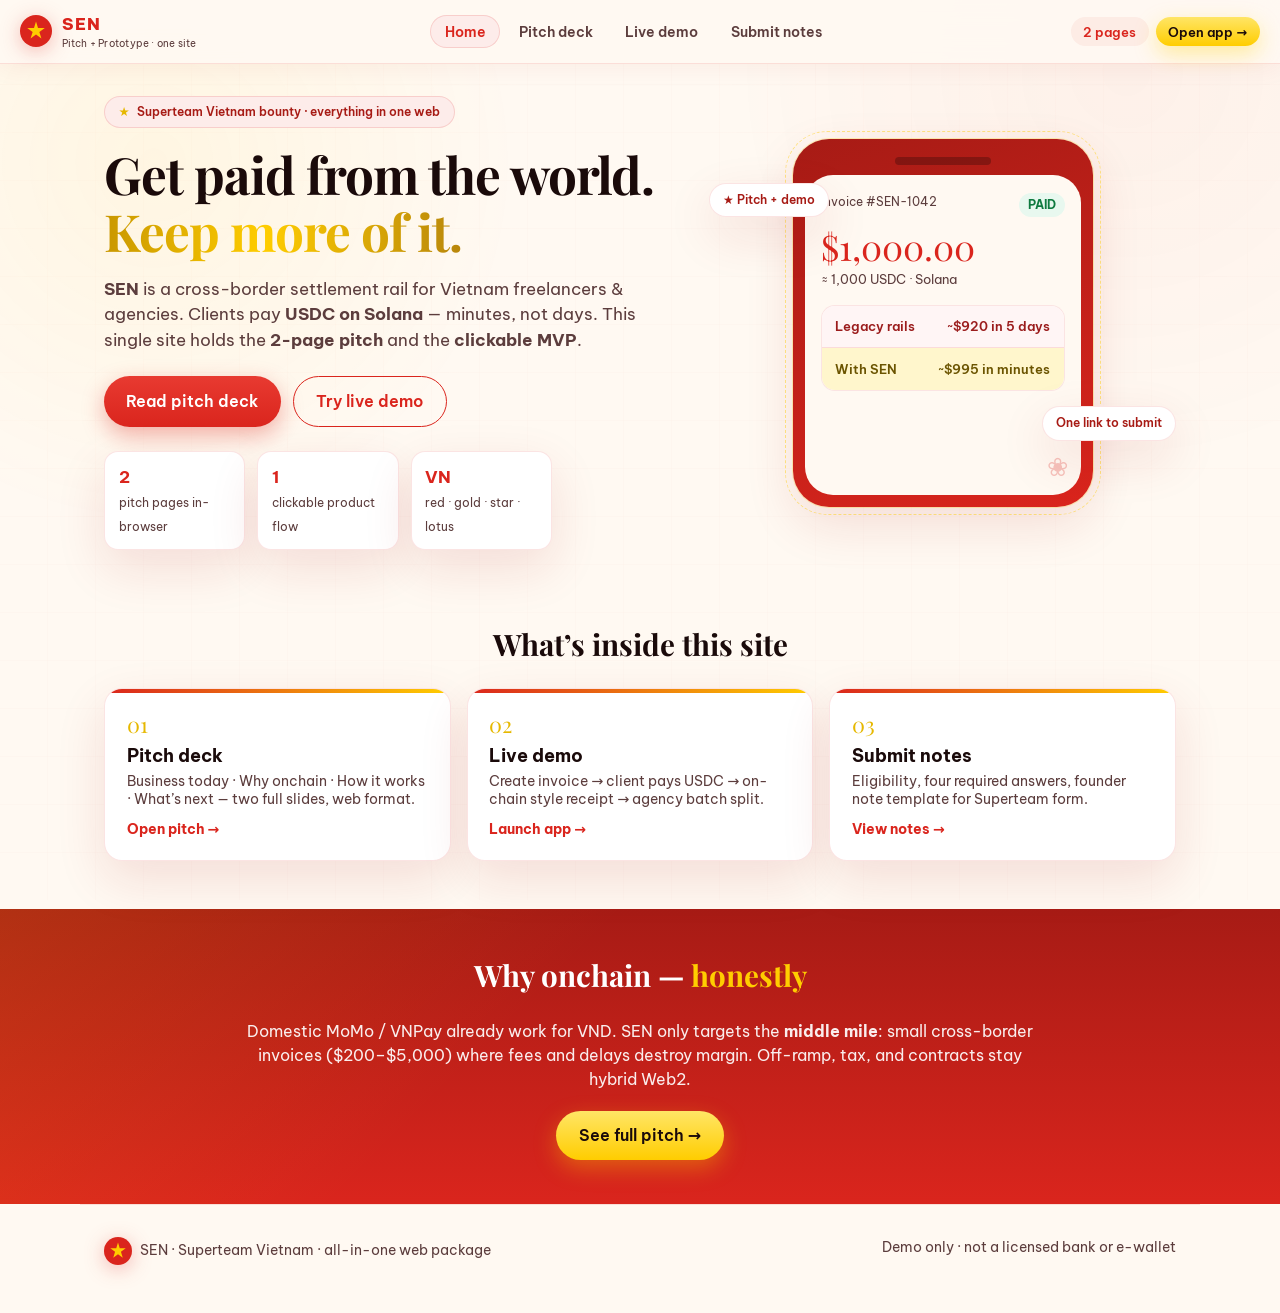
==== index.html @ be977cbf "Unify pitch, demo, and submit notes into one web SPA Single index.html with Home, Pitch deck (2 slid" ====
<!DOCTYPE html>
<html lang="en">
<head>
  <meta charset="UTF-8" />
  <meta name="viewport" content="width=device-width, initial-scale=1" />
  <title>SEN — One web · Pitch + Prototype · Superteam VN</title>
  <meta name="description" content="SEN: cross-border USDC payout for Vietnam freelancers. Pitch deck and clickable MVP in one site." />
  <link rel="preconnect" href="https://fonts.googleapis.com" />
  <link rel="preconnect" href="https://fonts.gstatic.com" crossorigin />
  <link href="https://fonts.googleapis.com/css2?family=Be+Vietnam+Pro:wght@400;500;600;700;800&family=Playfair+Display:wght@600;700&display=swap" rel="stylesheet" />
  <link rel="stylesheet" href="styles.css" />
</head>
<body>
  <div class="bg-pattern" aria-hidden="true"></div>

  <!-- ========== GLOBAL SHELL ========== -->
  <header class="global-nav">
    <div class="brand" data-go="home">
      <span class="brand-mark" aria-hidden="true">
        <svg viewBox="0 0 40 40" width="32" height="32">
          <circle cx="20" cy="20" r="20" fill="#DA251D"/>
          <polygon points="20,8 22.5,16.2 31,16.2 24.2,21.2 26.8,29.5 20,24.5 13.2,29.5 15.8,21.2 9,16.2 17.5,16.2" fill="#FFCD00"/>
        </svg>
      </span>
      <div>
        <div class="brand-name">SEN</div>
        <div class="brand-tagline">Pitch + Prototype · one site</div>
      </div>
    </div>

    <nav class="global-tabs" role="tablist">
      <button type="button" class="tab active" data-go="home" role="tab">Home</button>
      <button type="button" class="tab" data-go="pitch" role="tab">Pitch deck</button>
      <button type="button" class="tab" data-go="demo" role="tab">Live demo</button>
      <button type="button" class="tab" data-go="submit" role="tab">Submit notes</button>
    </nav>

    <div class="global-actions">
      <button type="button" class="btn btn-ghost btn-sm" data-go="pitch">2 pages</button>
      <button type="button" class="btn btn-gold btn-sm" data-go="demo">Open app →</button>
    </div>
  </header>

  <!-- ========== HOME ========== -->
  <section id="view-home" class="view active" data-view="home">
    <main class="hero">
      <div class="hero-copy">
        <div class="pill">
          <span class="pill-star">★</span>
          Superteam Vietnam bounty · everything in one web
        </div>
        <h1>
          Get paid from the world.<br />
          <span class="gold-text">Keep more of it.</span>
        </h1>
        <p class="lede">
          <strong>SEN</strong> is a cross-border settlement rail for Vietnam freelancers &amp; agencies.
          Clients pay <strong>USDC on Solana</strong> — minutes, not days.
          This single site holds the <strong>2-page pitch</strong> and the <strong>clickable MVP</strong>.
        </p>
        <div class="hero-cta">
          <button type="button" class="btn btn-red btn-lg" data-go="pitch">Read pitch deck</button>
          <button type="button" class="btn btn-outline btn-lg" data-go="demo">Try live demo</button>
        </div>
        <div class="trust-row">
          <div><strong>2</strong><span>pitch pages in-browser</span></div>
          <div><strong>1</strong><span>clickable product flow</span></div>
          <div><strong>VN</strong><span>red · gold · star · lotus</span></div>
        </div>
      </div>

      <div class="hero-visual">
        <div class="phone-frame">
          <div class="phone-notch"></div>
          <div class="phone-screen">
            <div class="mini-header">
              <span>Invoice #SEN-1042</span>
              <span class="badge badge-paid">PAID</span>
            </div>
            <div class="mini-amount">$1,000.00</div>
            <div class="mini-sub">≈ 1,000 USDC · Solana</div>
            <div class="compare-card">
              <div class="cmp-row bad"><span>Legacy rails</span><span>~$920 in 5 days</span></div>
              <div class="cmp-row good"><span>With SEN</span><span>~$995 in minutes</span></div>
            </div>
            <div class="lotus-deco" aria-hidden="true">❀</div>
          </div>
        </div>
        <div class="float-chip chip-1">★ Pitch + demo</div>
        <div class="float-chip chip-2">One link to submit</div>
      </div>
    </main>

    <section class="section map-section">
      <h2 class="section-title">What’s inside this site</h2>
      <div class="map-grid">
        <button type="button" class="map-card" data-go="pitch">
          <span class="map-num">01</span>
          <h3>Pitch deck</h3>
          <p>Business today · Why onchain · How it works · What’s next — two full slides, web format.</p>
          <span class="map-link">Open pitch →</span>
        </button>
        <button type="button" class="map-card" data-go="demo">
          <span class="map-num">02</span>
          <h3>Live demo</h3>
          <p>Create invoice → client pays USDC → on-chain style receipt → agency batch split.</p>
          <span class="map-link">Launch app →</span>
        </button>
        <button type="button" class="map-card" data-go="submit">
          <span class="map-num">03</span>
          <h3>Submit notes</h3>
          <p>Eligibility, four required answers, founder note template for Superteam form.</p>
          <span class="map-link">View notes →</span>
        </button>
      </div>
    </section>

    <section class="section section-red">
      <h2 class="section-title light">Why onchain — <em>honestly</em></h2>
      <p class="honest wide">
        Domestic MoMo / VNPay already work for VND. SEN only targets the
        <strong>middle mile</strong>: small cross-border invoices ($200–$5,000) where fees and delays destroy margin.
        Off-ramp, tax, and contracts stay hybrid Web2.
      </p>
      <div class="hero-cta center">
        <button type="button" class="btn btn-gold btn-lg" data-go="pitch">See full pitch →</button>
      </div>
    </section>

    <footer class="site-footer">
      <div class="brand compact">
        <span class="brand-mark small">
          <svg viewBox="0 0 40 40" width="28" height="28">
            <circle cx="20" cy="20" r="20" fill="#DA251D"/>
            <polygon points="20,8 22.5,16.2 31,16.2 24.2,21.2 26.8,29.5 20,24.5 13.2,29.5 15.8,21.2 9,16.2 17.5,16.2" fill="#FFCD00"/>
          </svg>
        </span>
        <span>SEN · Superteam Vietnam · all-in-one web package</span>
      </div>
      <p>Demo only · not a licensed bank or e-wallet</p>
    </footer>
  </section>

  <!-- ========== PITCH DECK (2 pages as web slides) ========== -->
  <section id="view-pitch" class="view" data-view="pitch">
    <div class="pitch-shell">
      <div class="pitch-toolbar">
        <div class="pitch-title">
          <span class="eyebrow">Pitch deck · 2 pages</span>
          <strong>SEN for Superteam VN</strong>
        </div>
        <div class="pitch-controls">
          <button type="button" class="btn btn-ghost btn-sm" id="pitch-prev">← Prev</button>
          <span class="pitch-indicator" id="pitch-indicator">1 / 2</span>
          <button type="button" class="btn btn-ghost btn-sm" id="pitch-next">Next →</button>
          <button type="button" class="btn btn-gold btn-sm" data-go="demo">Try demo</button>
        </div>
      </div>

      <div class="pitch-stage">
        <!-- SLIDE 1 -->
        <article class="pitch-slide active" data-slide="1">
          <div class="ps-rail" aria-hidden="true"></div>
          <header class="ps-top">
            <span class="ps-star">★</span>
            <span class="ps-brand">SEN</span>
            <span class="ps-meta">Superteam VN · Solana · Freelancer / agency cross-border payout</span>
          </header>
          <h2 class="ps-headline">Get paid from the world. Keep more of it.</h2>
          <p class="ps-sub">Onchain settlement rail for Vietnam freelancers &amp; agencies — not a domestic MoMo clone.</p>

          <div class="ps-grid-2">
            <div class="ps-card">
              <h3>01 · The business today</h3>
              <p><strong>Who:</strong> VN freelancers &amp; small agencies paid by US / EU / SG / AU clients.</p>
              <p><strong>Flow:</strong> Client → Upwork / Payoneer / Wise / bank → fee + FX + hold → VND.</p>
              <p><strong>Pain:</strong> On ~$1,000 invoices, stacked fees often leave ~$920–950 after days. Worst band: <strong>$200–$5,000</strong>.</p>
            </div>
            <div class="ps-card ps-card-red">
              <h3>02 · Why onchain</h3>
              <p>Domestic VND rails already work. The broken middle mile is <strong>small cross-border settlement</strong>.</p>
              <ul>
                <li>USDC on Solana: minutes, cents-level fees</li>
                <li>Global client pay without correspondent stack</li>
                <li>On-chain tx = immutable receipt</li>
                <li><em>Limit:</em> VND off-ramp, tax, contracts stay Web2</li>
              </ul>
            </div>
          </div>

          <div class="ps-metrics">
            <div><span>Legacy on $1k</span><strong>~$50–80 fees · 2–7 days</strong></div>
            <div><span>SEN target</span><strong>&lt;1% settle leg · minutes</strong></div>
            <div><span>Asset</span><strong>USDC (no new token)</strong></div>
            <div><span>Scope</span><strong>Services export, not P2P</strong></div>
          </div>
          <footer class="ps-foot">Page 1 / 2 · ★ Vietnam-first · English &amp; Vietnamese welcome</footer>
        </article>

        <!-- SLIDE 2 -->
        <article class="pitch-slide" data-slide="2">
          <div class="ps-rail" aria-hidden="true"></div>
          <header class="ps-top">
            <span class="ps-star">★</span>
            <span class="ps-brand">SEN</span>
            <span class="ps-meta">How it works · What’s next</span>
          </header>
          <h2 class="ps-headline sm">From invoice to team split</h2>

          <div class="ps-steps">
            <div class="ps-step"><span>1</span><h4>Create invoice</h4><p>USD amount, client, note → Solana Pay link + QR</p></div>
            <div class="ps-step"><span>2</span><h4>Client pays USDC</h4><p>Any wallet / country. No SWIFT stack</p></div>
            <div class="ps-step"><span>3</span><h4>You receive</h4><p>Wallet credit + on-chain receipt</p></div>
            <div class="ps-step accent"><span>4</span><h4>Optional</h4><p>Hold · batch split · later VND off-ramp</p></div>
          </div>

          <div class="ps-grid-2">
            <div class="ps-card">
              <h3>03 · MVP (this site)</h3>
              <ul class="plain">
                <li>Home — problem &amp; positioning</li>
                <li>Pitch — 2 interactive slides</li>
                <li>Demo — invoice → pay → receipt → batch</li>
                <li>Submit notes — form copy ready</li>
              </ul>
              <button type="button" class="btn btn-red btn-sm" data-go="demo" style="margin-top:0.75rem">Open live demo →</button>
            </div>
            <div class="ps-card ps-card-deep">
              <h3>04 · What’s next</h3>
              <p><strong>Tomorrow:</strong> 10 interviews (fee % / days / readiness)</p>
              <p><strong>Week 1–2:</strong> Devnet Solana Pay happy path</p>
              <p><strong>Month 1:</strong> Closed beta · 5 agencies · USDC-in</p>
              <p><strong>Month 2–3:</strong> Licensed off-ramp + tax export</p>
              <p class="gold-line"><strong>Reg:</strong> settlement tool, not deposit-taking e-wallet</p>
            </div>
          </div>
          <footer class="ps-foot bar">★ SEN · Lotus mark of rising value · Built for Vietnam operators exporting services · Page 2 / 2</footer>
        </article>
      </div>
    </div>
  </section>

  <!-- ========== LIVE DEMO APP ========== -->
  <section id="view-demo" class="view" data-view="demo">
    <div class="app-shell">
      <aside class="sidebar">
        <div class="brand side-brand">
          <span class="brand-mark">
            <svg viewBox="0 0 40 40" width="32" height="32">
              <circle cx="20" cy="20" r="20" fill="#DA251D"/>
              <polygon points="20,8 22.5,16.2 31,16.2 24.2,21.2 26.8,29.5 20,24.5 13.2,29.5 15.8,21.2 9,16.2 17.5,16.2" fill="#FFCD00"/>
            </svg>
          </span>
          <div>
            <div class="brand-name light">SEN App</div>
            <div class="brand-tag">Live demo · Devnet style</div>
          </div>
        </div>
        <nav class="side-nav">
          <button type="button" class="side-link active" data-panel="dashboard">Dashboard</button>
          <button type="button" class="side-link" data-panel="create">Create invoice</button>
          <button type="button" class="side-link" data-panel="pay">Client pay link</button>
          <button type="button" class="side-link" data-panel="success">Payment receipt</button>
          <button type="button" class="side-link" data-panel="batch">Batch payout</button>
        </nav>
        <div class="side-foot">
          <div class="wallet-pill"><span class="dot"></span> Demo wallet · no real funds</div>
          <button type="button" class="btn btn-ghost btn-sm" data-go="pitch">← Back to pitch</button>
          <button type="button" class="btn btn-ghost btn-sm" data-go="home">Home</button>
        </div>
      </aside>

      <div class="app-main">
        <div id="panel-dashboard" class="panel active">
          <header class="panel-head">
            <div>
              <p class="eyebrow">Xin chào · Overview</p>
              <h2>Your earnings rail</h2>
            </div>
            <button type="button" class="btn btn-red" data-panel="create">+ New invoice</button>
          </header>
          <div class="stat-grid">
            <div class="stat-card"><span class="stat-label">Received (30d)</span><span class="stat-value">$12,480</span><span class="stat-hint gold-text">USDC on Solana</span></div>
            <div class="stat-card"><span class="stat-label">vs legacy estimate</span><span class="stat-value">+$748</span><span class="stat-hint">kept from fees</span></div>
            <div class="stat-card"><span class="stat-label">Open invoices</span><span class="stat-value">3</span><span class="stat-hint">$2,150 pending</span></div>
            <div class="stat-card accent"><span class="stat-label">Settlement</span><span class="stat-value">~min</span><span class="stat-hint">not T+5 banking</span></div>
          </div>
          <div class="card">
            <div class="card-head"><h3>Recent invoices</h3><span class="badge">Prototype data</span></div>
            <table class="data-table">
              <thead><tr><th>ID</th><th>Client</th><th>Amount</th><th>Status</th><th></th></tr></thead>
              <tbody>
                <tr><td>SEN-1042</td><td>Northwind Labs (US)</td><td>$1,000</td><td><span class="badge badge-paid">Paid</span></td><td><button type="button" class="linkish" data-panel="success">Receipt</button></td></tr>
                <tr><td>SEN-1041</td><td>Orbit Studio (SG)</td><td>$650</td><td><span class="badge badge-open">Open</span></td><td><button type="button" class="linkish" data-panel="pay">Pay link</button></td></tr>
                <tr><td>SEN-1040</td><td>Berlin Content Co.</td><td>$2,200</td><td><span class="badge badge-paid">Paid</span></td><td><button type="button" class="linkish" data-panel="success">Receipt</button></td></tr>
              </tbody>
            </table>
          </div>
        </div>

        <div id="panel-create" class="panel">
          <header class="panel-head">
            <div><p class="eyebrow">Step 01</p><h2>Create invoice</h2></div>
          </header>
          <div class="card form-card">
            <label>Client name<input id="f-client" type="text" value="Northwind Labs" /></label>
            <label>Client email<input id="f-email" type="email" value="ap@northwind.example" /></label>
            <div class="form-row">
              <label>Amount (USD)<input id="f-amount" type="number" value="1000" min="1" /></label>
              <label>Currency settle
                <select id="f-currency"><option selected>USDC on Solana</option><option disabled>USDT (later)</option></select>
              </label>
            </div>
            <label>Note / deliverable<textarea id="f-note" rows="3">Brand site redesign — milestone 2</textarea></label>
            <div class="form-actions">
              <button type="button" class="btn btn-red btn-lg" id="btn-create">Generate pay link →</button>
              <p class="form-hint">Demo only — no real chain tx.</p>
            </div>
          </div>
        </div>

        <div id="panel-pay" class="panel">
          <header class="panel-head">
            <div><p class="eyebrow">Client view · Step 02</p><h2>Pay invoice</h2></div>
            <span class="badge badge-open" id="pay-status">Awaiting payment</span>
          </header>
          <div class="pay-layout">
            <div class="card pay-summary">
              <div class="pay-brand">
                <span class="lotus">❀</span>
                <div><strong>SEN · Linh Nguyen Design</strong><p>Ho Chi Minh City · Vietnam</p></div>
              </div>
              <div class="pay-amount" id="pay-amount">$1,000.00</div>
              <p class="pay-meta" id="pay-meta">Invoice SEN-1042 · Brand site redesign — milestone 2</p>
              <ul class="pay-bullets">
                <li>Settles in <strong>USDC</strong> on <strong>Solana</strong></li>
                <li>Typical network fee: fractions of a cent</li>
                <li>On-chain receipt automatically</li>
              </ul>
            </div>
            <div class="card pay-action">
              <div class="qr-box" aria-hidden="true">
                <div class="qr-inner"><div class="qr-grid"></div><div class="qr-center">★</div></div>
                <p>Solana Pay QR</p>
              </div>
              <label class="mono-label">Pay to (demo address)
                <code class="addr" id="pay-addr">SenVNdemo1111111111111111111111111111Pay</code>
              </label>
              <div class="form-actions col">
                <button type="button" class="btn btn-gold btn-lg" id="btn-sim-pay">Simulate client payment</button>
                <button type="button" class="btn btn-outline" id="btn-copy">Copy address</button>
              </div>
              <p class="form-hint">Production: Phantom / Solflare / Solana Pay.</p>
            </div>
          </div>
        </div>

        <div id="panel-success" class="panel">
          <header class="panel-head">
            <div><p class="eyebrow">Step 03</p><h2>Payment received</h2></div>
            <span class="badge badge-paid">PAID</span>
          </header>
          <div class="success-hero card">
            <div class="success-star">★</div>
            <h3>1,000 USDC settled</h3>
            <p>Faster than correspondent banking. Receipt lives on Solana.</p>
            <div class="receipt-grid">
              <div><span>Invoice</span><strong id="rc-id">SEN-1042</strong></div>
              <div><span>From</span><strong>Northwind Labs</strong></div>
              <div><span>Network</span><strong>Solana</strong></div>
              <div><span>Asset</span><strong>USDC</strong></div>
              <div><span>Tx (demo)</span><strong class="mono">5Kx…9aQ2</strong></div>
              <div><span>Time</span><strong>~12 seconds</strong></div>
            </div>
            <div class="form-actions">
              <button type="button" class="btn btn-red" data-panel="batch">Split to team →</button>
              <button type="button" class="btn btn-outline" data-panel="dashboard">Back to dashboard</button>
            </div>
          </div>
          <div class="card note-card">
            <h4>Optional next: off-ramp to VND</h4>
            <p>Hold USDC or use a licensed partner later for bank/MoMo cash-out. SEN is settlement tooling for services exports — not an e-wallet deposit product.</p>
          </div>
        </div>

        <div id="panel-batch" class="panel">
          <header class="panel-head">
            <div><p class="eyebrow">Agency · What’s next</p><h2>Batch payout</h2></div>
          </header>
          <div class="card">
            <p class="batch-intro">One client payment → split to designers, devs, PMs. Path from freelancer tool → fundable payroll rail for VN agencies.</p>
            <table class="data-table">
              <thead><tr><th>Member</th><th>Role</th><th>Wallet</th><th>Amount</th></tr></thead>
              <tbody>
                <tr><td>Linh N.</td><td>Lead design</td><td class="mono">Lin…x7</td><td>400 USDC</td></tr>
                <tr><td>Minh T.</td><td>Frontend</td><td class="mono">Min…k2</td><td>350 USDC</td></tr>
                <tr><td>Agency reserve</td><td>Treasury</td><td class="mono">Sen…Hq</td><td>250 USDC</td></tr>
              </tbody>
            </table>
            <div class="form-actions">
              <button type="button" class="btn btn-gold btn-lg" id="btn-batch">Send batch (demo)</button>
              <button type="button" class="btn btn-outline" data-panel="dashboard">Done</button>
              <button type="button" class="btn btn-ghost" data-go="submit">Submit notes →</button>
            </div>
          </div>
        </div>
      </div>
    </div>
  </section>

  <!-- ========== SUBMIT NOTES ========== -->
  <section id="view-submit" class="view" data-view="submit">
    <div class="submit-wrap">
      <header class="panel-head">
        <div>
          <p class="eyebrow">Bounty form helper</p>
          <h2>Submission notes</h2>
        </div>
        <button type="button" class="btn btn-red" data-go="demo">Back to demo</button>
      </header>

      <div class="card">
        <h3>One-liner</h3>
        <p>Clients pay in USDC on Solana; freelancers and agencies in Vietnam keep more, faster — without replacing MoMo/VNPay for domestic payments.</p>
      </div>

      <div class="ps-grid-2">
        <div class="card">
          <h3>1. The business today</h3>
          <p>Vietnam freelancers and small agencies export services to US/EU/SG/AU. Money routes through Upwork, Payoneer, Wise, or banks. On ~$1,000 invoices, stacked fees often leave ~$920–950 after several days. Worst band: $200–$5,000.</p>
        </div>
        <div class="card">
          <h3>2. Why onchain</h3>
          <p>Domestic VND is solved. Broken middle mile: small cross-border settlement. Solana + USDC → minutes, low fees, global reach, on-chain receipts. Limits: off-ramp, tax, contracts stay Web2.</p>
        </div>
        <div class="card">
          <h3>3. How it works</h3>
          <p>Create invoice → client pays USDC via Solana Pay → wallet settles + receipt → optional agency batch split → optional licensed VND off-ramp later.</p>
        </div>
        <div class="card">
          <h3>4. What’s next</h3>
          <p>10 interviews → Devnet happy path → beta 5 agencies → off-ramp partner + tax export. Positioning: settlement tool for services export, not deposit-taking e-wallet.</p>
        </div>
      </div>

      <div class="card note-card">
        <h4>Eligibility checklist</h4>
        <ul class="check-list">
          <li>Vietnamese citizen or Vietnam-based resident</li>
          <li>Can provide ID / residence proof if selected</li>
          <li>Link this site as pitch + prototype (one URL)</li>
        </ul>
        <h4 style="margin-top:1rem">Founder note (edit before submit)</h4>
        <p id="founder-note">I am submitting as [your name / role]. I [freelance / interviewed X people / …]. I know this pain because [personal line]. This single web app is the pitch deck and MVP. I want a working session on GTM and Vietnam compliance fit.</p>
        <div class="form-actions" style="margin-top:1rem">
          <button type="button" class="btn btn-gold" id="btn-copy-notes">Copy all notes</button>
          <button type="button" class="btn btn-outline" data-go="home">Home</button>
        </div>
      </div>
    </div>
  </section>

  <div id="toast" class="toast" hidden></div>
  <script src="app.js"></script>
</body>
</html>
---- styles.css ----
/* SEN — all-in-one web: home + pitch + demo · Vietnam red/gold */
:root {
  --red: #DA251D;
  --red-deep: #A71B15;
  --red-soft: #FDECEA;
  --gold: #FFCD00;
  --gold-deep: #E6B800;
  --gold-soft: #FFF6CC;
  --ink: #1A0A0A;
  --ink-soft: #5C3D3D;
  --cream: #FFF9F2;
  --cream-2: #FFF3E6;
  --white: #FFFFFF;
  --line: rgba(218, 37, 29, 0.12);
  --shadow: 0 18px 50px rgba(167, 27, 21, 0.12);
  --radius: 18px;
  --font: "Be Vietnam Pro", system-ui, sans-serif;
  --display: "Playfair Display", Georgia, serif;
  --nav-h: 64px;
}

* { box-sizing: border-box; margin: 0; padding: 0; }
html { scroll-behavior: smooth; }
body {
  font-family: var(--font);
  color: var(--ink);
  background: var(--cream);
  min-height: 100vh;
  line-height: 1.5;
  padding-top: var(--nav-h);
}

.bg-pattern {
  position: fixed;
  inset: 0;
  pointer-events: none;
  z-index: 0;
  opacity: 0.4;
  background:
    radial-gradient(circle at 12% 18%, rgba(255, 205, 0, 0.16), transparent 28%),
    radial-gradient(circle at 88% 8%, rgba(218, 37, 29, 0.1), transparent 30%),
    repeating-linear-gradient(0deg, transparent, transparent 47px, rgba(218, 37, 29, 0.03) 47px, rgba(218, 37, 29, 0.03) 48px),
    repeating-linear-gradient(90deg, transparent, transparent 47px, rgba(218, 37, 29, 0.03) 47px, rgba(218, 37, 29, 0.03) 48px);
}

.view {
  display: none;
  position: relative;
  z-index: 1;
  min-height: calc(100vh - var(--nav-h));
}
.view.active { display: block; }

/* ——— Global nav ——— */
.global-nav {
  position: fixed;
  top: 0; left: 0; right: 0;
  z-index: 100;
  height: var(--nav-h);
  display: flex;
  align-items: center;
  gap: 1rem;
  padding: 0 1.25rem;
  background: rgba(255, 249, 242, 0.92);
  backdrop-filter: blur(12px);
  border-bottom: 1px solid var(--line);
  box-shadow: 0 4px 24px rgba(167, 27, 21, 0.06);
}
.global-nav .brand { cursor: pointer; flex-shrink: 0; }
.brand {
  display: flex;
  align-items: center;
  gap: 0.6rem;
  user-select: none;
}
.brand-name {
  font-weight: 800;
  letter-spacing: 0.08em;
  font-size: 1.05rem;
  color: var(--red);
}
.brand-name.light { color: #fff; }
.brand-tagline, .brand-tag {
  font-size: 0.65rem;
  color: var(--ink-soft);
  letter-spacing: 0.02em;
}
.sidebar .brand-tag { color: rgba(255, 205, 0, 0.85); }
.brand-mark { display: flex; filter: drop-shadow(0 4px 10px rgba(218, 37, 29, 0.3)); }
.brand.compact { gap: 0.5rem; color: var(--ink-soft); font-size: 0.9rem; }

.global-tabs {
  display: flex;
  gap: 0.25rem;
  flex: 1;
  justify-content: center;
  flex-wrap: wrap;
}
.tab {
  border: none;
  background: transparent;
  font-family: inherit;
  font-weight: 600;
  font-size: 0.88rem;
  color: var(--ink-soft);
  padding: 0.45rem 0.9rem;
  border-radius: 999px;
  cursor: pointer;
  transition: 0.15s ease;
}
.tab:hover { color: var(--red); background: var(--red-soft); }
.tab.active {
  color: var(--red);
  background: var(--red-soft);
  box-shadow: inset 0 0 0 1px rgba(218, 37, 29, 0.15);
}
.global-actions { display: flex; gap: 0.4rem; flex-shrink: 0; }

/* Buttons */
.btn {
  border: none;
  cursor: pointer;
  font-family: inherit;
  font-weight: 600;
  border-radius: 999px;
  padding: 0.65rem 1.15rem;
  font-size: 0.92rem;
  transition: transform 0.15s ease, box-shadow 0.15s ease;
}
.btn:hover { transform: translateY(-1px); }
.btn-red {
  background: linear-gradient(180deg, #E83A31, var(--red));
  color: white;
  box-shadow: 0 8px 22px rgba(218, 37, 29, 0.35);
}
.btn-gold {
  background: linear-gradient(180deg, #FFE566, var(--gold));
  color: var(--ink);
  box-shadow: 0 8px 22px rgba(255, 205, 0, 0.35);
}
.btn-outline {
  background: transparent;
  border: 1.5px solid var(--red);
  color: var(--red);
}
.btn-ghost {
  background: rgba(218, 37, 29, 0.06);
  color: var(--red);
}
.sidebar .btn-ghost { background: rgba(255,255,255,0.1); color: white; }
.btn-lg { padding: 0.9rem 1.4rem; font-size: 1rem; }
.btn-sm { padding: 0.4rem 0.8rem; font-size: 0.8rem; }

.gold-text {
  background: linear-gradient(90deg, #C99700, #FFCD00 45%, #B8860B);
  -webkit-background-clip: text;
  background-clip: text;
  color: transparent;
}

/* Hero / home */
.hero {
  max-width: 1120px;
  margin: 0 auto;
  padding: 2rem 1.5rem 2.5rem;
  display: grid;
  grid-template-columns: 1.15fr 0.95fr;
  gap: 2.5rem;
  align-items: center;
}
.pill {
  display: inline-flex;
  align-items: center;
  gap: 0.45rem;
  background: var(--red-soft);
  color: var(--red-deep);
  border: 1px solid rgba(218, 37, 29, 0.15);
  border-radius: 999px;
  padding: 0.35rem 0.85rem;
  font-size: 0.78rem;
  font-weight: 600;
  margin-bottom: 1.1rem;
}
.pill-star { color: var(--gold-deep); }
.hero h1 {
  font-family: var(--display);
  font-size: clamp(2.1rem, 4.5vw, 3.2rem);
  line-height: 1.12;
  letter-spacing: -0.02em;
  margin-bottom: 1rem;
}
.lede {
  font-size: 1.05rem;
  color: var(--ink-soft);
  max-width: 34rem;
  margin-bottom: 1.5rem;
}
.hero-cta { display: flex; flex-wrap: wrap; gap: 0.75rem; margin-bottom: 1.5rem; }
.hero-cta.center { justify-content: center; margin-top: 1.25rem; margin-bottom: 0; }
.trust-row {
  display: grid;
  grid-template-columns: repeat(3, minmax(0, 1fr));
  gap: 0.75rem;
  max-width: 28rem;
}
.trust-row div {
  background: var(--white);
  border: 1px solid var(--line);
  border-radius: 14px;
  padding: 0.75rem 0.85rem;
  box-shadow: var(--shadow);
}
.trust-row strong { display: block; font-size: 1.05rem; color: var(--red); }
.trust-row span { font-size: 0.75rem; color: var(--ink-soft); }

.hero-visual { position: relative; display: flex; justify-content: center; }
.phone-frame {
  width: min(300px, 100%);
  background: linear-gradient(160deg, var(--red-deep), var(--red));
  border-radius: 36px;
  padding: 12px;
  box-shadow: var(--shadow), 0 0 0 1px rgba(255, 205, 0, 0.25);
  position: relative;
}
.phone-frame::before {
  content: "";
  position: absolute;
  inset: -8px;
  border-radius: 42px;
  border: 1px dashed rgba(255, 205, 0, 0.45);
  pointer-events: none;
}
.phone-notch {
  width: 96px; height: 8px;
  background: rgba(0,0,0,0.25);
  border-radius: 999px;
  margin: 6px auto 10px;
}
.phone-screen {
  background: var(--cream);
  border-radius: 28px;
  padding: 1.15rem 1rem 1.25rem;
  min-height: 320px;
  position: relative;
  overflow: hidden;
}
.mini-header {
  display: flex;
  justify-content: space-between;
  font-size: 0.78rem;
  color: var(--ink-soft);
  margin-bottom: 0.75rem;
}
.mini-amount {
  font-family: var(--display);
  font-size: 2.2rem;
  color: var(--red);
  line-height: 1;
}
.mini-sub { font-size: 0.8rem; color: var(--ink-soft); margin: 0.35rem 0 1rem; }
.compare-card {
  background: white;
  border-radius: 14px;
  border: 1px solid var(--line);
  overflow: hidden;
}
.cmp-row {
  display: flex;
  justify-content: space-between;
  padding: 0.7rem 0.85rem;
  font-size: 0.8rem;
  font-weight: 600;
}
.cmp-row.bad { background: #fff5f5; color: #9b1c1c; border-bottom: 1px solid var(--line); }
.cmp-row.good { background: var(--gold-soft); color: #6b5400; }
.lotus-deco {
  position: absolute;
  right: 12px; bottom: 8px;
  font-size: 1.6rem;
  opacity: 0.25;
  color: var(--red);
}
.float-chip {
  position: absolute;
  background: white;
  border: 1px solid var(--line);
  border-radius: 999px;
  padding: 0.45rem 0.8rem;
  font-size: 0.75rem;
  font-weight: 600;
  box-shadow: var(--shadow);
  color: var(--red-deep);
}
.chip-1 { top: 12%; left: 0; }
.chip-2 { bottom: 18%; right: 0; }

.section {
  max-width: 1120px;
  margin: 0 auto;
  padding: 2rem 1.5rem 3rem;
}
.section-title {
  font-family: var(--display);
  font-size: 1.85rem;
  margin-bottom: 1.35rem;
  text-align: center;
}
.section-title.light { color: white; }
.section-title.light em {
  color: var(--gold);
  font-style: normal;
}

.map-grid {
  display: grid;
  grid-template-columns: repeat(3, 1fr);
  gap: 1rem;
}
.map-card {
  text-align: left;
  background: white;
  border: 1px solid var(--line);
  border-radius: var(--radius);
  padding: 1.35rem;
  box-shadow: var(--shadow);
  cursor: pointer;
  font-family: inherit;
  color: inherit;
  transition: transform 0.15s ease, border-color 0.15s;
  position: relative;
  overflow: hidden;
}
.map-card::after {
  content: "";
  position: absolute;
  top: 0; left: 0; right: 0;
  height: 4px;
  background: linear-gradient(90deg, var(--red), var(--gold));
}
.map-card:hover {
  transform: translateY(-3px);
  border-color: rgba(218, 37, 29, 0.3);
}
.map-num {
  font-family: var(--display);
  color: var(--gold-deep);
  font-size: 1.35rem;
}
.map-card h3 { margin: 0.35rem 0; font-size: 1.1rem; }
.map-card p { color: var(--ink-soft); font-size: 0.9rem; margin-bottom: 0.75rem; }
.map-link { color: var(--red); font-weight: 700; font-size: 0.88rem; }

.section-red {
  max-width: none;
  background:
    linear-gradient(135deg, rgba(255, 205, 0, 0.12), transparent 40%),
    linear-gradient(180deg, var(--red-deep), var(--red));
  color: white;
  padding: 2.75rem 1.5rem;
}
.honest {
  max-width: 720px;
  margin: 0 auto;
  text-align: center;
  color: rgba(255,255,255,0.92);
  font-size: 1rem;
}
.honest.wide { max-width: 800px; }

.site-footer {
  max-width: 1120px;
  margin: 0 auto;
  padding: 2rem 1.5rem 3rem;
  border-top: 1px solid var(--line);
  display: flex;
  flex-wrap: wrap;
  gap: 1rem;
  justify-content: space-between;
  color: var(--ink-soft);
  font-size: 0.85rem;
}

/* ——— Pitch deck ——— */
.pitch-shell {
  max-width: 1080px;
  margin: 0 auto;
  padding: 1rem 1.25rem 2.5rem;
}
.pitch-toolbar {
  display: flex;
  flex-wrap: wrap;
  justify-content: space-between;
  align-items: center;
  gap: 0.75rem;
  margin-bottom: 1rem;
}
.pitch-title .eyebrow {
  display: block;
  text-transform: uppercase;
  letter-spacing: 0.1em;
  font-size: 0.7rem;
  font-weight: 700;
  color: var(--red);
}
.pitch-controls { display: flex; align-items: center; gap: 0.45rem; flex-wrap: wrap; }
.pitch-indicator {
  font-weight: 700;
  font-size: 0.85rem;
  color: var(--ink-soft);
  min-width: 3rem;
  text-align: center;
}
.pitch-stage {
  position: relative;
}
.pitch-slide {
  display: none;
  background: var(--cream);
  border: 1px solid var(--line);
  border-radius: 20px;
  padding: 1.35rem 1.5rem 1.1rem 1.65rem;
  box-shadow: var(--shadow);
  position: relative;
  overflow: hidden;
  min-height: 520px;
  animation: fadeIn 0.28s ease;
}
.pitch-slide.active { display: block; }
.ps-rail {
  position: absolute;
  left: 0; top: 0; bottom: 0;
  width: 10px;
  background: linear-gradient(180deg, var(--red), var(--red-deep));
  box-shadow: 4px 0 0 var(--gold);
}
.ps-top {
  display: flex;
  align-items: center;
  gap: 0.5rem;
  margin-bottom: 0.65rem;
  flex-wrap: wrap;
}
.ps-star {
  width: 28px; height: 28px;
  border-radius: 50%;
  background: var(--red);
  color: var(--gold);
  display: grid;
  place-items: center;
  font-size: 0.85rem;
}
.ps-brand {
  font-weight: 800;
  letter-spacing: 0.1em;
  color: var(--red);
}
.ps-meta { font-size: 0.8rem; color: var(--ink-soft); }
.ps-headline {
  font-family: var(--display);
  font-size: clamp(1.45rem, 2.8vw, 1.9rem);
  margin-bottom: 0.35rem;
  line-height: 1.2;
}
.ps-headline.sm { font-size: clamp(1.3rem, 2.5vw, 1.65rem); }
.ps-sub { color: var(--ink-soft); font-size: 0.95rem; margin-bottom: 1rem; }
.ps-grid-2 {
  display: grid;
  grid-template-columns: 1fr 1fr;
  gap: 0.85rem;
  margin-bottom: 0.85rem;
}
.ps-card {
  background: white;
  border: 1px solid var(--line);
  border-radius: 14px;
  padding: 1rem 1.1rem;
}
.ps-card h3 {
  font-size: 0.82rem;
  letter-spacing: 0.04em;
  text-transform: uppercase;
  color: var(--red);
  margin-bottom: 0.55rem;
}
.ps-card p, .ps-card li {
  font-size: 0.88rem;
  color: var(--ink-soft);
  margin-bottom: 0.35rem;
}
.ps-card ul { padding-left: 1.1rem; }
.ps-card ul.plain { list-style: disc; }
.ps-card-red {
  background: var(--red);
  border-color: transparent;
  color: white;
}
.ps-card-red h3 { color: var(--gold); }
.ps-card-red p, .ps-card-red li { color: rgba(255,255,255,0.92); }
.ps-card-deep {
  background: var(--red-deep);
  border-color: transparent;
  color: white;
}
.ps-card-deep h3 { color: var(--gold); }
.ps-card-deep p { color: rgba(255,255,255,0.9); }
.ps-card-deep .gold-line { color: #ffe566; }
.ps-metrics {
  display: grid;
  grid-template-columns: repeat(4, 1fr);
  gap: 0.5rem;
  background: white;
  border: 1px solid var(--line);
  border-radius: 14px;
  padding: 0.85rem;
  margin-bottom: 0.75rem;
}
.ps-metrics span {
  display: block;
  font-size: 0.72rem;
  font-weight: 700;
  color: var(--red);
  margin-bottom: 0.2rem;
}
.ps-metrics strong {
  font-size: 0.85rem;
  color: var(--ink);
  font-weight: 600;
}
.ps-steps {
  display: grid;
  grid-template-columns: repeat(4, 1fr);
  gap: 0.6rem;
  margin-bottom: 0.9rem;
}
.ps-step {
  background: white;
  border: 1px solid var(--line);
  border-radius: 12px;
  padding: 0.85rem;
}
.ps-step span {
  display: inline-grid;
  place-items: center;
  width: 26px; height: 26px;
  border-radius: 50%;
  background: var(--red);
  color: var(--gold);
  font-weight: 800;
  font-size: 0.8rem;
  margin-bottom: 0.4rem;
}
.ps-step h4 { font-size: 0.9rem; margin-bottom: 0.25rem; }
.ps-step p { font-size: 0.78rem; color: var(--ink-soft); }
.ps-step.accent {
  background: var(--red);
  border-color: transparent;
  color: white;
}
.ps-step.accent span { background: var(--gold); color: var(--ink); }
.ps-step.accent p { color: rgba(255,255,255,0.85); }
.ps-foot {
  font-size: 0.78rem;
  color: var(--ink-soft);
  margin-top: 0.25rem;
}
.ps-foot.bar {
  background: var(--red);
  color: var(--gold);
  text-align: center;
  padding: 0.55rem 0.75rem;
  border-radius: 10px;
  font-weight: 600;
  margin-top: 0.5rem;
}

/* ——— Demo app ——— */
#view-demo.active { display: block; }
.app-shell {
  display: grid;
  grid-template-columns: 230px 1fr;
  min-height: calc(100vh - var(--nav-h));
}
.sidebar {
  background: linear-gradient(180deg, var(--red-deep), #7a120e 120%);
  color: white;
  padding: 1.15rem 0.9rem;
  display: flex;
  flex-direction: column;
  gap: 1.25rem;
}
.side-nav { display: flex; flex-direction: column; gap: 0.3rem; flex: 1; }
.side-link {
  text-align: left;
  background: transparent;
  border: none;
  color: rgba(255,255,255,0.85);
  font-family: inherit;
  font-size: 0.9rem;
  font-weight: 500;
  padding: 0.65rem 0.8rem;
  border-radius: 12px;
  cursor: pointer;
}
.side-link:hover, .side-link.active {
  background: rgba(255, 205, 0, 0.15);
  color: var(--gold);
}
.side-foot { display: flex; flex-direction: column; gap: 0.5rem; }
.wallet-pill {
  background: rgba(0,0,0,0.2);
  border: 1px solid rgba(255, 205, 0, 0.25);
  border-radius: 999px;
  padding: 0.4rem 0.7rem;
  font-size: 0.72rem;
  display: flex;
  align-items: center;
  gap: 0.4rem;
}
.wallet-pill .dot {
  width: 8px; height: 8px;
  border-radius: 50%;
  background: var(--gold);
  box-shadow: 0 0 0 3px rgba(255, 205, 0, 0.25);
}

.app-main {
  padding: 1.35rem 1.5rem 2.25rem;
  max-width: 960px;
}
.panel { display: none; animation: fadeIn 0.25s ease; }
.panel.active { display: block; }
@keyframes fadeIn {
  from { opacity: 0; transform: translateY(6px); }
  to { opacity: 1; transform: none; }
}
.panel-head {
  display: flex;
  justify-content: space-between;
  align-items: flex-start;
  gap: 1rem;
  margin-bottom: 1.15rem;
}
.eyebrow {
  text-transform: uppercase;
  letter-spacing: 0.12em;
  font-size: 0.72rem;
  font-weight: 700;
  color: var(--red);
  margin-bottom: 0.2rem;
}
.panel-head h2 {
  font-family: var(--display);
  font-size: 1.65rem;
}

.stat-grid {
  display: grid;
  grid-template-columns: repeat(4, 1fr);
  gap: 0.75rem;
  margin-bottom: 1.15rem;
}
.stat-card {
  background: white;
  border: 1px solid var(--line);
  border-radius: 16px;
  padding: 0.95rem;
  box-shadow: var(--shadow);
}
.stat-card.accent {
  background: linear-gradient(145deg, var(--red), var(--red-deep));
  color: white;
  border-color: transparent;
}
.stat-card.accent .stat-label,
.stat-card.accent .stat-hint { color: rgba(255,255,255,0.8); }
.stat-card.accent .stat-value { color: var(--gold); }
.stat-label {
  display: block;
  font-size: 0.72rem;
  color: var(--ink-soft);
  font-weight: 600;
  margin-bottom: 0.2rem;
}
.stat-value {
  display: block;
  font-size: 1.35rem;
  font-weight: 800;
}
.stat-hint { font-size: 0.72rem; color: var(--ink-soft); }

.card {
  background: white;
  border: 1px solid var(--line);
  border-radius: var(--radius);
  padding: 1.15rem 1.2rem;
  box-shadow: var(--shadow);
  margin-bottom: 1rem;
}
.card-head {
  display: flex;
  justify-content: space-between;
  align-items: center;
  margin-bottom: 0.75rem;
}
.card-head h3, .card > h3 { font-size: 1.05rem; margin-bottom: 0.5rem; }

.badge {
  display: inline-flex;
  border-radius: 999px;
  padding: 0.2rem 0.55rem;
  font-size: 0.72rem;
  font-weight: 700;
  background: var(--cream-2);
  color: var(--ink-soft);
}
.badge-paid { background: #E8F8EF; color: #0F7A3F; }
.badge-open { background: var(--gold-soft); color: #8A6D00; }

.data-table { width: 100%; border-collapse: collapse; font-size: 0.88rem; }
.data-table th {
  text-align: left;
  font-size: 0.7rem;
  text-transform: uppercase;
  letter-spacing: 0.06em;
  color: var(--ink-soft);
  padding: 0.45rem 0.35rem;
  border-bottom: 1px solid var(--line);
}
.data-table td {
  padding: 0.7rem 0.35rem;
  border-bottom: 1px solid var(--line);
}
.mono { font-family: ui-monospace, SFMono-Regular, Menlo, monospace; font-size: 0.8rem; }
.linkish {
  background: none;
  border: none;
  color: var(--red);
  font-weight: 600;
  cursor: pointer;
  font-family: inherit;
}

.form-card label, .pay-action label {
  display: flex;
  flex-direction: column;
  gap: 0.3rem;
  font-size: 0.8rem;
  font-weight: 600;
  color: var(--ink-soft);
  margin-bottom: 0.85rem;
}
.form-card input, .form-card select, .form-card textarea {
  font-family: inherit;
  font-size: 0.95rem;
  font-weight: 500;
  color: var(--ink);
  border: 1.5px solid var(--line);
  border-radius: 12px;
  padding: 0.65rem 0.8rem;
  background: var(--cream);
}
.form-card input:focus, .form-card select:focus, .form-card textarea:focus {
  outline: none;
  border-color: var(--red);
  box-shadow: 0 0 0 3px rgba(218, 37, 29, 0.12);
}
.form-row { display: grid; grid-template-columns: 1fr 1fr; gap: 0.85rem; }
.form-actions {
  display: flex;
  flex-wrap: wrap;
  align-items: center;
  gap: 0.7rem;
  margin-top: 0.4rem;
}
.form-actions.col { flex-direction: column; align-items: stretch; }
.form-hint { font-size: 0.78rem; color: var(--ink-soft); font-weight: 500; }

.pay-layout {
  display: grid;
  grid-template-columns: 1.1fr 0.9fr;
  gap: 1rem;
}
.pay-brand { display: flex; gap: 0.75rem; align-items: center; margin-bottom: 1rem; }
.pay-brand .lotus {
  width: 44px; height: 44px;
  border-radius: 50%;
  background: var(--red);
  color: var(--gold);
  display: grid;
  place-items: center;
  font-size: 1.2rem;
}
.pay-brand p { font-size: 0.8rem; color: var(--ink-soft); }
.pay-amount {
  font-family: var(--display);
  font-size: 2.4rem;
  color: var(--red);
  line-height: 1;
  margin-bottom: 0.35rem;
}
.pay-meta { color: var(--ink-soft); margin-bottom: 1rem; }
.pay-bullets {
  list-style: none;
  display: flex;
  flex-direction: column;
  gap: 0.35rem;
  font-size: 0.9rem;
  color: var(--ink-soft);
}
.pay-bullets li::before { content: "★ "; color: var(--gold-deep); }
.qr-box { text-align: center; margin-bottom: 1rem; }
.qr-inner {
  width: 170px; height: 170px;
  margin: 0 auto 0.5rem;
  background: white;
  border: 3px solid var(--red);
  border-radius: 16px;
  position: relative;
  overflow: hidden;
  box-shadow: inset 0 0 0 6px var(--gold-soft);
}
.qr-grid {
  position: absolute;
  inset: 14px;
  background-image:
    linear-gradient(#1a0a0a 1px, transparent 1px),
    linear-gradient(90deg, #1a0a0a 1px, transparent 1px);
  background-size: 12px 12px;
  opacity: 0.85;
}
.qr-center {
  position: absolute;
  inset: 0;
  display: grid;
  place-items: center;
  font-size: 1.8rem;
  color: var(--red);
  background: radial-gradient(circle, white 30%, transparent 32%);
}
.addr {
  display: block;
  background: var(--cream);
  border: 1px dashed var(--red);
  border-radius: 10px;
  padding: 0.6rem 0.7rem;
  word-break: break-all;
  color: var(--ink);
  font-weight: 600;
  font-family: ui-monospace, Menlo, monospace;
  font-size: 0.78rem;
}

.success-hero { text-align: center; padding: 1.75rem 1.35rem; }
.success-star {
  width: 64px; height: 64px;
  margin: 0 auto 0.75rem;
  border-radius: 50%;
  background: var(--red);
  color: var(--gold);
  display: grid;
  place-items: center;
  font-size: 1.8rem;
  box-shadow: 0 10px 30px rgba(218, 37, 29, 0.35);
}
.success-hero h3 {
  font-family: var(--display);
  font-size: 1.7rem;
  color: var(--red);
  margin-bottom: 0.3rem;
}
.success-hero > p { color: var(--ink-soft); margin-bottom: 1.15rem; }
.receipt-grid {
  display: grid;
  grid-template-columns: repeat(3, 1fr);
  gap: 0.65rem;
  text-align: left;
  margin-bottom: 1.15rem;
}
.receipt-grid div {
  background: var(--cream);
  border-radius: 12px;
  padding: 0.7rem;
  border: 1px solid var(--line);
}
.receipt-grid span {
  display: block;
  font-size: 0.7rem;
  color: var(--ink-soft);
  font-weight: 600;
}
.success-hero .form-actions { justify-content: center; }
.note-card h4 { color: var(--red); margin-bottom: 0.35rem; }
.note-card p { color: var(--ink-soft); font-size: 0.92rem; }
.batch-intro { color: var(--ink-soft); margin-bottom: 1rem; font-size: 0.95rem; }

/* Submit */
.submit-wrap {
  max-width: 900px;
  margin: 0 auto;
  padding: 1.5rem 1.25rem 3rem;
}
.check-list {
  margin: 0.5rem 0 0 1.1rem;
  color: var(--ink-soft);
}
.check-list li { margin-bottom: 0.3rem; }

.toast {
  position: fixed;
  bottom: 1.5rem;
  left: 50%;
  transform: translateX(-50%);
  background: var(--ink);
  color: white;
  padding: 0.75rem 1.2rem;
  border-radius: 999px;
  font-size: 0.88rem;
  font-weight: 600;
  z-index: 200;
  box-shadow: var(--shadow);
  border: 1px solid var(--gold);
}

@media (max-width: 960px) {
  .hero { grid-template-columns: 1fr; }
  .map-grid, .ps-grid-2, .ps-steps, .ps-metrics, .stat-grid, .pay-layout, .receipt-grid {
    grid-template-columns: 1fr;
  }
  .stat-grid { grid-template-columns: 1fr 1fr; }
  .ps-metrics { grid-template-columns: 1fr 1fr; }
  .app-shell { grid-template-columns: 1fr; }
  .sidebar {
    position: sticky;
    top: var(--nav-h);
    z-index: 20;
    flex-direction: row;
    flex-wrap: wrap;
  }
  .side-nav { flex-direction: row; flex-wrap: wrap; width: 100%; }
  .global-tabs { display: none; }
  .float-chip { display: none; }
  .global-actions .btn-ghost { display: none; }
}
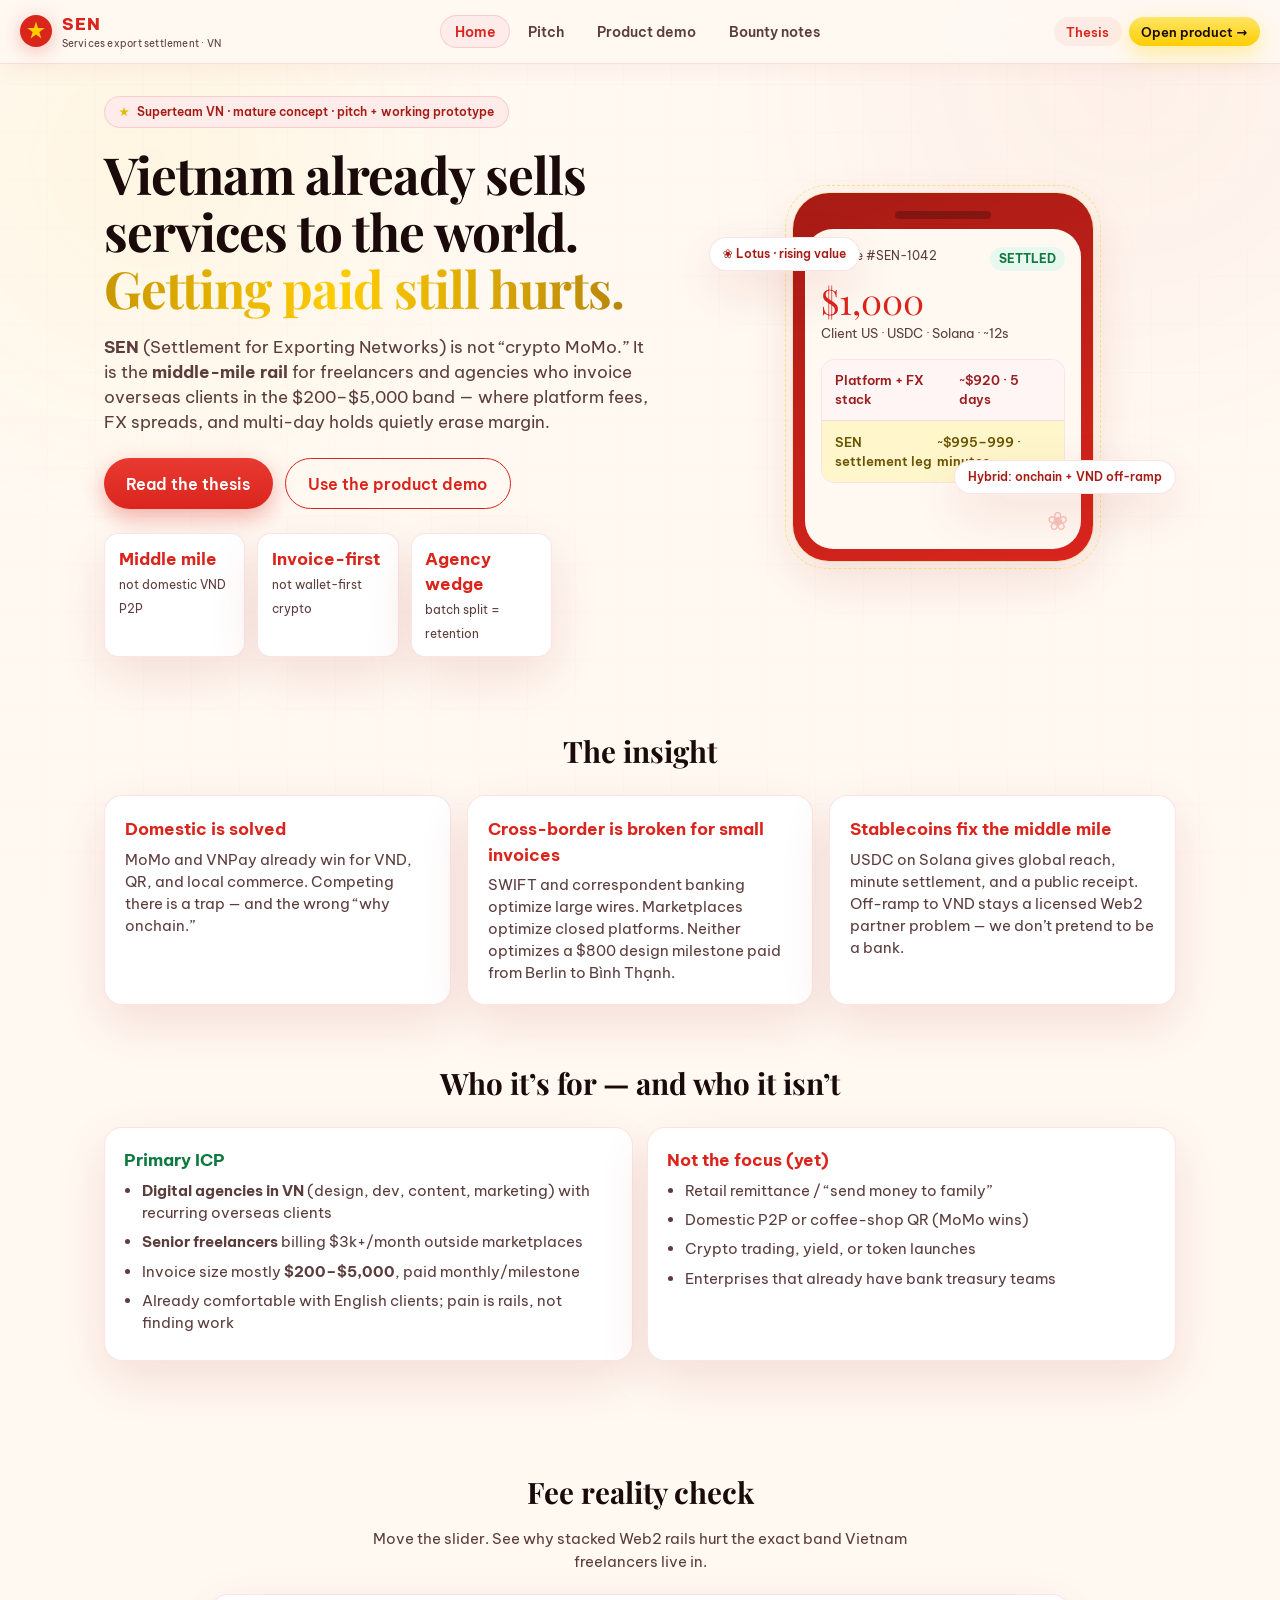
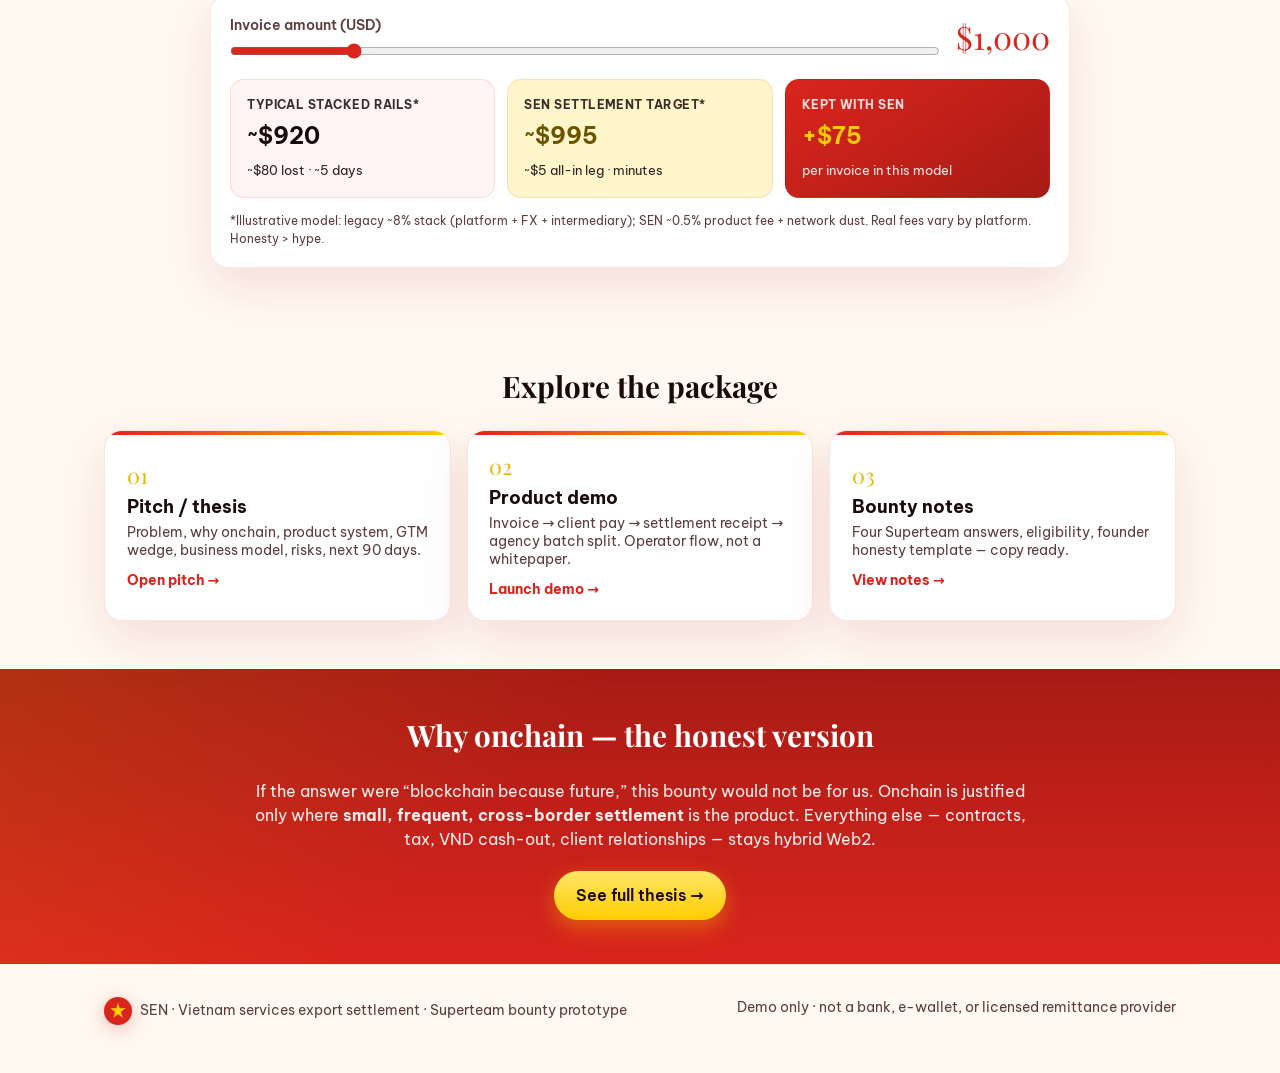
==== commit 8ee71b7f: "Mature SEN concept: thesis, ICP, fee model, GTM wedge Expand pitch to 4 slides covering problem, pro" ====
--- a/index.html
+++ b/index.html
@@ -3,8 +3,9 @@
 <head>
   <meta charset="UTF-8" />
   <meta name="viewport" content="width=device-width, initial-scale=1" />
-  <title>SEN — One web · Pitch + Prototype · Superteam VN</title>
-  <meta name="description" content="SEN: cross-border USDC payout for Vietnam freelancers. Pitch deck and clickable MVP in one site." />
+  <title>SEN — Settlement for Vietnam’s services exports</title>
+  <meta name="description" content="SEN is the middle-mile settlement rail for Vietnam freelancers and agencies paid from overseas — USDC on Solana, hybrid with MoMo/VNPay for domestic VND." />
+  <base href="./" />
   <link rel="preconnect" href="https://fonts.googleapis.com" />
   <link rel="preconnect" href="https://fonts.gstatic.com" crossorigin />
   <link href="https://fonts.googleapis.com/css2?family=Be+Vietnam+Pro:wght@400;500;600;700;800&family=Playfair+Display:wght@600;700&display=swap" rel="stylesheet" />
@@ -13,7 +14,6 @@
 <body>
   <div class="bg-pattern" aria-hidden="true"></div>
 
-  <!-- ========== GLOBAL SHELL ========== -->
   <header class="global-nav">
     <div class="brand" data-go="home">
       <span class="brand-mark" aria-hidden="true">
@@ -24,20 +24,20 @@
       </span>
       <div>
         <div class="brand-name">SEN</div>
-        <div class="brand-tagline">Pitch + Prototype · one site</div>
+        <div class="brand-tagline">Services export settlement · VN</div>
       </div>
     </div>
 
     <nav class="global-tabs" role="tablist">
       <button type="button" class="tab active" data-go="home" role="tab">Home</button>
-      <button type="button" class="tab" data-go="pitch" role="tab">Pitch deck</button>
-      <button type="button" class="tab" data-go="demo" role="tab">Live demo</button>
-      <button type="button" class="tab" data-go="submit" role="tab">Submit notes</button>
+      <button type="button" class="tab" data-go="pitch" role="tab">Pitch</button>
+      <button type="button" class="tab" data-go="demo" role="tab">Product demo</button>
+      <button type="button" class="tab" data-go="submit" role="tab">Bounty notes</button>
     </nav>
 
     <div class="global-actions">
-      <button type="button" class="btn btn-ghost btn-sm" data-go="pitch">2 pages</button>
-      <button type="button" class="btn btn-gold btn-sm" data-go="demo">Open app →</button>
+      <button type="button" class="btn btn-ghost btn-sm" data-go="pitch">Thesis</button>
+      <button type="button" class="btn btn-gold btn-sm" data-go="demo">Open product →</button>
     </div>
   </header>
 
@@ -47,25 +47,26 @@
       <div class="hero-copy">
         <div class="pill">
           <span class="pill-star">★</span>
-          Superteam Vietnam bounty · everything in one web
+          Superteam VN · mature concept · pitch + working prototype
         </div>
         <h1>
-          Get paid from the world.<br />
-          <span class="gold-text">Keep more of it.</span>
+          Vietnam already sells services to the world.<br />
+          <span class="gold-text">Getting paid still hurts.</span>
         </h1>
         <p class="lede">
-          <strong>SEN</strong> is a cross-border settlement rail for Vietnam freelancers &amp; agencies.
-          Clients pay <strong>USDC on Solana</strong> — minutes, not days.
-          This single site holds the <strong>2-page pitch</strong> and the <strong>clickable MVP</strong>.
+          <strong>SEN</strong> (Settlement for Exporting Networks) is not “crypto MoMo.”
+          It is the <strong>middle-mile rail</strong> for freelancers and agencies who invoice
+          overseas clients in the $200–$5,000 band — where platform fees, FX spreads, and
+          multi-day holds quietly erase margin.
         </p>
         <div class="hero-cta">
-          <button type="button" class="btn btn-red btn-lg" data-go="pitch">Read pitch deck</button>
-          <button type="button" class="btn btn-outline btn-lg" data-go="demo">Try live demo</button>
+          <button type="button" class="btn btn-red btn-lg" data-go="pitch">Read the thesis</button>
+          <button type="button" class="btn btn-outline btn-lg" data-go="demo">Use the product demo</button>
         </div>
         <div class="trust-row">
-          <div><strong>2</strong><span>pitch pages in-browser</span></div>
-          <div><strong>1</strong><span>clickable product flow</span></div>
-          <div><strong>VN</strong><span>red · gold · star · lotus</span></div>
+          <div><strong>Middle mile</strong><span>not domestic VND P2P</span></div>
+          <div><strong>Invoice-first</strong><span>not wallet-first crypto</span></div>
+          <div><strong>Agency wedge</strong><span>batch split = retention</span></div>
         </div>
       </div>
 
@@ -75,55 +76,128 @@
           <div class="phone-screen">
             <div class="mini-header">
               <span>Invoice #SEN-1042</span>
-              <span class="badge badge-paid">PAID</span>
-            </div>
-            <div class="mini-amount">$1,000.00</div>
-            <div class="mini-sub">≈ 1,000 USDC · Solana</div>
+              <span class="badge badge-paid">SETTLED</span>
+            </div>
+            <div class="mini-amount">$1,000</div>
+            <div class="mini-sub">Client US · USDC · Solana · ~12s</div>
             <div class="compare-card">
-              <div class="cmp-row bad"><span>Legacy rails</span><span>~$920 in 5 days</span></div>
-              <div class="cmp-row good"><span>With SEN</span><span>~$995 in minutes</span></div>
+              <div class="cmp-row bad"><span>Platform + FX stack</span><span>~$920 · 5 days</span></div>
+              <div class="cmp-row good"><span>SEN settlement leg</span><span>~$995–999 · minutes</span></div>
             </div>
             <div class="lotus-deco" aria-hidden="true">❀</div>
           </div>
         </div>
-        <div class="float-chip chip-1">★ Pitch + demo</div>
-        <div class="float-chip chip-2">One link to submit</div>
+        <div class="float-chip chip-1">❀ Lotus · rising value</div>
+        <div class="float-chip chip-2">Hybrid: onchain + VND off-ramp</div>
       </div>
     </main>
 
+    <section class="section">
+      <h2 class="section-title">The insight</h2>
+      <div class="insight-grid">
+        <article class="insight-card">
+          <h3>Domestic is solved</h3>
+          <p>MoMo and VNPay already win for VND, QR, and local commerce. Competing there is a trap — and the wrong “why onchain.”</p>
+        </article>
+        <article class="insight-card">
+          <h3>Cross-border is broken for small invoices</h3>
+          <p>SWIFT and correspondent banking optimize large wires. Marketplaces optimize closed platforms. Neither optimizes a $800 design milestone paid from Berlin to Bình Thạnh.</p>
+        </article>
+        <article class="insight-card">
+          <h3>Stablecoins fix the middle mile</h3>
+          <p>USDC on Solana gives global reach, minute settlement, and a public receipt. Off-ramp to VND stays a licensed Web2 partner problem — we don’t pretend to be a bank.</p>
+        </article>
+      </div>
+    </section>
+
+    <section class="section section-tight">
+      <h2 class="section-title">Who it’s for — and who it isn’t</h2>
+      <div class="ps-grid-2">
+        <div class="card for-card">
+          <h3 class="good-head">Primary ICP</h3>
+          <ul class="plain-list">
+            <li><strong>Digital agencies in VN</strong> (design, dev, content, marketing) with recurring overseas clients</li>
+            <li><strong>Senior freelancers</strong> billing $3k+/month outside marketplaces</li>
+            <li>Invoice size mostly <strong>$200–$5,000</strong>, paid monthly/milestone</li>
+            <li>Already comfortable with English clients; pain is rails, not finding work</li>
+          </ul>
+        </div>
+        <div class="card against-card">
+          <h3 class="bad-head">Not the focus (yet)</h3>
+          <ul class="plain-list">
+            <li>Retail remittance / “send money to family”</li>
+            <li>Domestic P2P or coffee-shop QR (MoMo wins)</li>
+            <li>Crypto trading, yield, or token launches</li>
+            <li>Enterprises that already have bank treasury teams</li>
+          </ul>
+        </div>
+      </div>
+    </section>
+
+    <section class="section">
+      <h2 class="section-title">Fee reality check</h2>
+      <p class="section-lede">Move the slider. See why stacked Web2 rails hurt the exact band Vietnam freelancers live in.</p>
+      <div class="card calc-card">
+        <div class="calc-row">
+          <label class="calc-label">Invoice amount (USD)
+            <input type="range" id="fee-range" min="200" max="5000" step="50" value="1000" />
+          </label>
+          <div class="calc-amount" id="fee-amount-label">$1,000</div>
+        </div>
+        <div class="calc-compare">
+          <div class="calc-col legacy">
+            <span class="calc-tag">Typical stacked rails*</span>
+            <strong id="fee-legacy-net">~$920</strong>
+            <span id="fee-legacy-detail">~$80 lost · ~5 days</span>
+          </div>
+          <div class="calc-col sen">
+            <span class="calc-tag">SEN settlement target*</span>
+            <strong id="fee-sen-net">~$995</strong>
+            <span id="fee-sen-detail">~$5 all-in leg · minutes</span>
+          </div>
+          <div class="calc-col save">
+            <span class="calc-tag">Kept with SEN</span>
+            <strong id="fee-saved">+$75</strong>
+            <span>per invoice in this model</span>
+          </div>
+        </div>
+        <p class="calc-note">*Illustrative model: legacy ~8% stack (platform + FX + intermediary); SEN ~0.5% product fee + network dust. Real fees vary by platform. Honesty &gt; hype.</p>
+      </div>
+    </section>
+
     <section class="section map-section">
-      <h2 class="section-title">What’s inside this site</h2>
+      <h2 class="section-title">Explore the package</h2>
       <div class="map-grid">
         <button type="button" class="map-card" data-go="pitch">
           <span class="map-num">01</span>
-          <h3>Pitch deck</h3>
-          <p>Business today · Why onchain · How it works · What’s next — two full slides, web format.</p>
+          <h3>Pitch / thesis</h3>
+          <p>Problem, why onchain, product system, GTM wedge, business model, risks, next 90 days.</p>
           <span class="map-link">Open pitch →</span>
         </button>
         <button type="button" class="map-card" data-go="demo">
           <span class="map-num">02</span>
-          <h3>Live demo</h3>
-          <p>Create invoice → client pays USDC → on-chain style receipt → agency batch split.</p>
-          <span class="map-link">Launch app →</span>
+          <h3>Product demo</h3>
+          <p>Invoice → client pay → settlement receipt → agency batch split. Operator flow, not a whitepaper.</p>
+          <span class="map-link">Launch demo →</span>
         </button>
         <button type="button" class="map-card" data-go="submit">
           <span class="map-num">03</span>
-          <h3>Submit notes</h3>
-          <p>Eligibility, four required answers, founder note template for Superteam form.</p>
+          <h3>Bounty notes</h3>
+          <p>Four Superteam answers, eligibility, founder honesty template — copy ready.</p>
           <span class="map-link">View notes →</span>
         </button>
       </div>
     </section>
 
     <section class="section section-red">
-      <h2 class="section-title light">Why onchain — <em>honestly</em></h2>
+      <h2 class="section-title light">Why onchain — the honest version</h2>
       <p class="honest wide">
-        Domestic MoMo / VNPay already work for VND. SEN only targets the
-        <strong>middle mile</strong>: small cross-border invoices ($200–$5,000) where fees and delays destroy margin.
-        Off-ramp, tax, and contracts stay hybrid Web2.
+        If the answer were “blockchain because future,” this bounty would not be for us.
+        Onchain is justified only where <strong>small, frequent, cross-border settlement</strong>
+        is the product. Everything else — contracts, tax, VND cash-out, client relationships — stays hybrid Web2.
       </p>
       <div class="hero-cta center">
-        <button type="button" class="btn btn-gold btn-lg" data-go="pitch">See full pitch →</button>
+        <button type="button" class="btn btn-gold btn-lg" data-go="pitch">See full thesis →</button>
       </div>
     </section>
 
@@ -135,112 +209,183 @@
             <polygon points="20,8 22.5,16.2 31,16.2 24.2,21.2 26.8,29.5 20,24.5 13.2,29.5 15.8,21.2 9,16.2 17.5,16.2" fill="#FFCD00"/>
           </svg>
         </span>
-        <span>SEN · Superteam Vietnam · all-in-one web package</span>
-      </div>
-      <p>Demo only · not a licensed bank or e-wallet</p>
+        <span>SEN · Vietnam services export settlement · Superteam bounty prototype</span>
+      </div>
+      <p>Demo only · not a bank, e-wallet, or licensed remittance provider</p>
     </footer>
   </section>
 
-  <!-- ========== PITCH DECK (2 pages as web slides) ========== -->
+  <!-- ========== PITCH (4 thesis slides) ========== -->
   <section id="view-pitch" class="view" data-view="pitch">
     <div class="pitch-shell">
       <div class="pitch-toolbar">
         <div class="pitch-title">
-          <span class="eyebrow">Pitch deck · 2 pages</span>
-          <strong>SEN for Superteam VN</strong>
+          <span class="eyebrow">Pitch · 4 slides · maps to 2-page bounty deck</span>
+          <strong>SEN thesis for Superteam Vietnam</strong>
         </div>
         <div class="pitch-controls">
           <button type="button" class="btn btn-ghost btn-sm" id="pitch-prev">← Prev</button>
-          <span class="pitch-indicator" id="pitch-indicator">1 / 2</span>
+          <span class="pitch-indicator" id="pitch-indicator">1 / 4</span>
           <button type="button" class="btn btn-ghost btn-sm" id="pitch-next">Next →</button>
-          <button type="button" class="btn btn-gold btn-sm" data-go="demo">Try demo</button>
+          <button type="button" class="btn btn-gold btn-sm" data-go="demo">Product demo</button>
         </div>
       </div>
 
       <div class="pitch-stage">
-        <!-- SLIDE 1 -->
+        <!-- SLIDE 1: Problem + Why onchain -->
         <article class="pitch-slide active" data-slide="1">
           <div class="ps-rail" aria-hidden="true"></div>
           <header class="ps-top">
             <span class="ps-star">★</span>
             <span class="ps-brand">SEN</span>
-            <span class="ps-meta">Superteam VN · Solana · Freelancer / agency cross-border payout</span>
-          </header>
-          <h2 class="ps-headline">Get paid from the world. Keep more of it.</h2>
-          <p class="ps-sub">Onchain settlement rail for Vietnam freelancers &amp; agencies — not a domestic MoMo clone.</p>
+            <span class="ps-meta">01 · Business today &amp; why onchain</span>
+          </header>
+          <h2 class="ps-headline">The business today is services export. The product is settlement.</h2>
+          <p class="ps-sub">Vietnam’s freelancers and agencies already sell globally. The broken piece is not demand — it is how $200–$5,000 invoices cross borders.</p>
 
           <div class="ps-grid-2">
             <div class="ps-card">
-              <h3>01 · The business today</h3>
-              <p><strong>Who:</strong> VN freelancers &amp; small agencies paid by US / EU / SG / AU clients.</p>
-              <p><strong>Flow:</strong> Client → Upwork / Payoneer / Wise / bank → fee + FX + hold → VND.</p>
-              <p><strong>Pain:</strong> On ~$1,000 invoices, stacked fees often leave ~$920–950 after days. Worst band: <strong>$200–$5,000</strong>.</p>
+              <h3>Business today</h3>
+              <p><strong>Who:</strong> Design/dev/content agencies &amp; freelancers in HCMC, Hanoi, Đà Nẵng paid by US/EU/SG/AU clients.</p>
+              <p><strong>Current stack:</strong> Upwork · Payoneer · Wise · bank wire · marketplace holds.</p>
+              <p><strong>Felt pain:</strong> Client sends ~$1,000 → often ~$920–950 lands after days. Fee stacking is opaque. Multi-person agency splits mean the pain multiplies every month.</p>
+              <p><strong>Why it matters:</strong> Services export is real GDP for operators who will never get a factory LOAN — margin is everything.</p>
             </div>
             <div class="ps-card ps-card-red">
-              <h3>02 · Why onchain</h3>
-              <p>Domestic VND rails already work. The broken middle mile is <strong>small cross-border settlement</strong>.</p>
-              <ul>
-                <li>USDC on Solana: minutes, cents-level fees</li>
-                <li>Global client pay without correspondent stack</li>
-                <li>On-chain tx = immutable receipt</li>
-                <li><em>Limit:</em> VND off-ramp, tax, contracts stay Web2</li>
-              </ul>
+              <h3>Why onchain (and when it isn’t)</h3>
+              <p><strong>Yes:</strong> small, frequent, global settlement; public receipt; programmable split to teammates.</p>
+              <p><strong>No:</strong> replacing MoMo for domestic VND; “crypto because cool”; taking retail deposits.</p>
+              <p><strong>Mechanism:</strong> USDC on Solana = dollar stability + minute finality + low network cost.</p>
+              <p><strong>Doubt we name:</strong> client onboarding to wallets, and VND off-ramp liquidity. Mitigate with card-on-ramp later + licensed partners — not fake claims.</p>
             </div>
           </div>
 
           <div class="ps-metrics">
-            <div><span>Legacy on $1k</span><strong>~$50–80 fees · 2–7 days</strong></div>
-            <div><span>SEN target</span><strong>&lt;1% settle leg · minutes</strong></div>
-            <div><span>Asset</span><strong>USDC (no new token)</strong></div>
-            <div><span>Scope</span><strong>Services export, not P2P</strong></div>
-          </div>
-          <footer class="ps-foot">Page 1 / 2 · ★ Vietnam-first · English &amp; Vietnamese welcome</footer>
+            <div><span>Pain band</span><strong>$200–$5,000 invoices</strong></div>
+            <div><span>Legacy model</span><strong>~5–10% stack · days</strong></div>
+            <div><span>SEN settle leg</span><strong>target &lt;1% · minutes</strong></div>
+            <div><span>Asset</span><strong>USDC — no new token</strong></div>
+          </div>
+          <footer class="ps-foot">Slide 1 / 4 · Superteam pages 1 covers this block</footer>
         </article>
 
-        <!-- SLIDE 2 -->
+        <!-- SLIDE 2: Product system -->
         <article class="pitch-slide" data-slide="2">
           <div class="ps-rail" aria-hidden="true"></div>
           <header class="ps-top">
             <span class="ps-star">★</span>
             <span class="ps-brand">SEN</span>
-            <span class="ps-meta">How it works · What’s next</span>
-          </header>
-          <h2 class="ps-headline sm">From invoice to team split</h2>
+            <span class="ps-meta">02 · How it works in practice</span>
+          </header>
+          <h2 class="ps-headline sm">Invoice-first product. Onchain is the settlement engine, not the UI religion.</h2>
 
           <div class="ps-steps">
-            <div class="ps-step"><span>1</span><h4>Create invoice</h4><p>USD amount, client, note → Solana Pay link + QR</p></div>
-            <div class="ps-step"><span>2</span><h4>Client pays USDC</h4><p>Any wallet / country. No SWIFT stack</p></div>
-            <div class="ps-step"><span>3</span><h4>You receive</h4><p>Wallet credit + on-chain receipt</p></div>
-            <div class="ps-step accent"><span>4</span><h4>Optional</h4><p>Hold · batch split · later VND off-ramp</p></div>
+            <div class="ps-step"><span>1</span><h4>Create invoice</h4><p>USD, deliverable, client email — language freelancers already use</p></div>
+            <div class="ps-step"><span>2</span><h4>Client pays USDC</h4><p>Solana Pay link / QR · any country · stablecoin</p></div>
+            <div class="ps-step"><span>3</span><h4>Settle + receipt</h4><p>Wallet credit · immutable tx proof for books</p></div>
+            <div class="ps-step accent"><span>4</span><h4>Agency split</h4><p>Batch payout to team · optional later VND off-ramp</p></div>
           </div>
 
           <div class="ps-grid-2">
             <div class="ps-card">
-              <h3>03 · MVP (this site)</h3>
+              <h3>System layers</h3>
               <ul class="plain">
-                <li>Home — problem &amp; positioning</li>
-                <li>Pitch — 2 interactive slides</li>
-                <li>Demo — invoice → pay → receipt → batch</li>
-                <li>Submit notes — form copy ready</li>
+                <li><strong>L1 Product:</strong> invoices, pay links, status, receipts</li>
+                <li><strong>L2 Team:</strong> treasury view, batch split, roles</li>
+                <li><strong>L3 Ops:</strong> CSV/PDF export, tax-ready history</li>
+                <li><strong>L4 Cash-out:</strong> partner off-ramp to bank/MoMo (licensed)</li>
               </ul>
-              <button type="button" class="btn btn-red btn-sm" data-go="demo" style="margin-top:0.75rem">Open live demo →</button>
+            </div>
+            <div class="ps-card">
+              <h3>What users feel</h3>
+              <p>Not “connect wallet and hope.” They feel <strong>invoice paid</strong> and <strong>money available to split or hold</strong>.</p>
+              <p>Client education is one page: “Pay this invoice in USDC — same as a dollar invoice, faster rails.”</p>
+              <p>Prototype on this site implements L1–L2 happy path (demo mode).</p>
+            </div>
+          </div>
+          <footer class="ps-foot">Slide 2 / 4 · “How it works” for bounty criteria</footer>
+        </article>
+
+        <!-- SLIDE 3: GTM + business model -->
+        <article class="pitch-slide" data-slide="3">
+          <div class="ps-rail" aria-hidden="true"></div>
+          <header class="ps-top">
+            <span class="ps-star">★</span>
+            <span class="ps-brand">SEN</span>
+            <span class="ps-meta">03 · Wedge, model, fundability</span>
+          </header>
+          <h2 class="ps-headline sm">Start with agencies. They feel the pain monthly — and bring volume.</h2>
+
+          <div class="ps-grid-2">
+            <div class="ps-card">
+              <h3>Go-to-market wedge</h3>
+              <p><strong>Beachhead:</strong> 5–30 person digital agencies with 2+ overseas retainers.</p>
+              <p><strong>Why wedge works:</strong> one owner decides; team wallets make batch sticky; referral inside studio networks in HCMC/Hanoi.</p>
+              <p><strong>Motion:</strong> design-partner program → closed beta (USDC-in only) → case study with real fee before/after → expand to freelancers in the same graph.</p>
+              <p><strong>Not day-one:</strong> mass consumer ads, token incentives, or “everyone in Vietnam.”</p>
             </div>
             <div class="ps-card ps-card-deep">
-              <h3>04 · What’s next</h3>
-              <p><strong>Tomorrow:</strong> 10 interviews (fee % / days / readiness)</p>
-              <p><strong>Week 1–2:</strong> Devnet Solana Pay happy path</p>
-              <p><strong>Month 1:</strong> Closed beta · 5 agencies · USDC-in</p>
-              <p><strong>Month 2–3:</strong> Licensed off-ramp + tax export</p>
-              <p class="gold-line"><strong>Reg:</strong> settlement tool, not deposit-taking e-wallet</p>
-            </div>
-          </div>
-          <footer class="ps-foot bar">★ SEN · Lotus mark of rising value · Built for Vietnam operators exporting services · Page 2 / 2</footer>
+              <h3>Business model</h3>
+              <p><strong>Subscription:</strong> free tier (limited invoices) → Pro for agencies (team seats, batch, exports).</p>
+              <p><strong>Usage:</strong> small settlement fee (e.g. 0.3–0.8%) still far below 5–10% stacks.</p>
+              <p><strong>Partner rev-share:</strong> optional VND off-ramp (we don’t hold float).</p>
+              <p><strong>Why fundable:</strong> recurring export volume × network effects in agency clusters × expansion to other SEA services hubs later.</p>
+            </div>
+          </div>
+
+          <div class="ps-metrics">
+            <div><span>Year-1 focus</span><strong>Agencies · HCMC/Hanoi</strong></div>
+            <div><span>Monetize</span><strong>SaaS + tiny settle fee</strong></div>
+            <div><span>Moat thesis</span><strong>Workflow + tax export + trust</strong></div>
+            <div><span>Not moat</span><strong>“We used blockchain”</strong></div>
+          </div>
+          <footer class="ps-foot">Slide 3 / 4 · bonus: path to a company, not a demo</footer>
+        </article>
+
+        <!-- SLIDE 4: Reg, risks, next -->
+        <article class="pitch-slide" data-slide="4">
+          <div class="ps-rail" aria-hidden="true"></div>
+          <header class="ps-top">
+            <span class="ps-star">★</span>
+            <span class="ps-brand">SEN</span>
+            <span class="ps-meta">04 · Vietnam fit · risks · what’s next</span>
+          </header>
+          <h2 class="ps-headline sm">Designed to fit a forming regulatory frame — not to outrun it.</h2>
+
+          <div class="ps-grid-2">
+            <div class="ps-card">
+              <h3>Regulatory posture (VN)</h3>
+              <ul class="plain">
+                <li>Self-custody settlement tool for <strong>export of services</strong></li>
+                <li><strong>Not</strong> deposit-taking e-wallet, not retail remittance brand</li>
+                <li>VND cash-out only via <strong>licensed partners</strong></li>
+                <li>Exports for tax reporting — we help users stay clean, we don’t sell “tax free”</li>
+                <li>Track SBV / digital asset policy; ship features that remain complementary rails</li>
+              </ul>
+            </div>
+            <div class="ps-card">
+              <h3>Risks we own</h3>
+              <p><strong>Client wallet friction</strong> → invoice UX + later card/on-ramp embed.</p>
+              <p><strong>Off-ramp dependency</strong> → multi-partner, never single point of failure narrative.</p>
+              <p><strong>Policy shift</strong> → keep scope narrow; no yield, no lending.</p>
+              <p><strong>Trust</strong> → on-chain receipts + human support in Vietnamese.</p>
+            </div>
+          </div>
+
+          <div class="ps-card" style="margin-bottom:0.75rem">
+            <h3>What’s next (if team + resources)</h3>
+            <p><strong>Days 1–14:</strong> 15 operator interviews; fee diaries; 3 design partners committed.</p>
+            <p><strong>Days 15–45:</strong> Solana mainnet/devnet pay link; receipt PDF; agency batch real txs.</p>
+            <p><strong>Days 46–90:</strong> closed beta; first off-ramp partner LOI; accounting export; measure $ settled &amp; fee saved.</p>
+            <p><strong>Success metric:</strong> not TVL cosplay — <em>repeat invoices per agency per month</em> and NPS on payout pain.</p>
+          </div>
+          <footer class="ps-foot bar">★ SEN · lotus mark · built for Vietnam operators exporting services · Slide 4 / 4</footer>
         </article>
       </div>
     </div>
   </section>
 
-  <!-- ========== LIVE DEMO APP ========== -->
+  <!-- ========== PRODUCT DEMO ========== -->
   <section id="view-demo" class="view" data-view="demo">
     <div class="app-shell">
       <aside class="sidebar">
@@ -252,20 +397,20 @@
             </svg>
           </span>
           <div>
-            <div class="brand-name light">SEN App</div>
-            <div class="brand-tag">Live demo · Devnet style</div>
+            <div class="brand-name light">SEN</div>
+            <div class="brand-tag">Agency workspace · demo</div>
           </div>
         </div>
         <nav class="side-nav">
           <button type="button" class="side-link active" data-panel="dashboard">Dashboard</button>
           <button type="button" class="side-link" data-panel="create">Create invoice</button>
           <button type="button" class="side-link" data-panel="pay">Client pay link</button>
-          <button type="button" class="side-link" data-panel="success">Payment receipt</button>
-          <button type="button" class="side-link" data-panel="batch">Batch payout</button>
+          <button type="button" class="side-link" data-panel="success">Settlement receipt</button>
+          <button type="button" class="side-link" data-panel="batch">Team batch payout</button>
         </nav>
         <div class="side-foot">
-          <div class="wallet-pill"><span class="dot"></span> Demo wallet · no real funds</div>
-          <button type="button" class="btn btn-ghost btn-sm" data-go="pitch">← Back to pitch</button>
+          <div class="wallet-pill"><span class="dot"></span> Demo · no real funds</div>
+          <button type="button" class="btn btn-ghost btn-sm" data-go="pitch">← Thesis</button>
           <button type="button" class="btn btn-ghost btn-sm" data-go="home">Home</button>
         </div>
       </aside>
@@ -274,25 +419,29 @@
         <div id="panel-dashboard" class="panel active">
           <header class="panel-head">
             <div>
-              <p class="eyebrow">Xin chào · Overview</p>
-              <h2>Your earnings rail</h2>
+              <p class="eyebrow">Xin chào · Agency rail</p>
+              <h2>Settlement overview</h2>
             </div>
             <button type="button" class="btn btn-red" data-panel="create">+ New invoice</button>
           </header>
           <div class="stat-grid">
-            <div class="stat-card"><span class="stat-label">Received (30d)</span><span class="stat-value">$12,480</span><span class="stat-hint gold-text">USDC on Solana</span></div>
-            <div class="stat-card"><span class="stat-label">vs legacy estimate</span><span class="stat-value">+$748</span><span class="stat-hint">kept from fees</span></div>
+            <div class="stat-card"><span class="stat-label">Settled (30d)</span><span class="stat-value">$12,480</span><span class="stat-hint gold-text">USDC · Solana</span></div>
+            <div class="stat-card"><span class="stat-label">Est. kept vs legacy</span><span class="stat-value">+$748</span><span class="stat-hint">model ~6% stack avoided</span></div>
             <div class="stat-card"><span class="stat-label">Open invoices</span><span class="stat-value">3</span><span class="stat-hint">$2,150 pending</span></div>
-            <div class="stat-card accent"><span class="stat-label">Settlement</span><span class="stat-value">~min</span><span class="stat-hint">not T+5 banking</span></div>
+            <div class="stat-card accent"><span class="stat-label">Median settle</span><span class="stat-value">&lt;1m</span><span class="stat-hint">not T+5 banking</span></div>
+          </div>
+          <div class="card insight-strip">
+            <strong>Operator note:</strong> Domestic team expenses still run on MoMo/VNPay.
+            SEN only handles <em>inbound overseas settlement</em> and team USDC splits.
           </div>
           <div class="card">
             <div class="card-head"><h3>Recent invoices</h3><span class="badge">Prototype data</span></div>
             <table class="data-table">
               <thead><tr><th>ID</th><th>Client</th><th>Amount</th><th>Status</th><th></th></tr></thead>
               <tbody>
-                <tr><td>SEN-1042</td><td>Northwind Labs (US)</td><td>$1,000</td><td><span class="badge badge-paid">Paid</span></td><td><button type="button" class="linkish" data-panel="success">Receipt</button></td></tr>
+                <tr><td>SEN-1042</td><td>Northwind Labs (US)</td><td>$1,000</td><td><span class="badge badge-paid">Settled</span></td><td><button type="button" class="linkish" data-panel="success">Receipt</button></td></tr>
                 <tr><td>SEN-1041</td><td>Orbit Studio (SG)</td><td>$650</td><td><span class="badge badge-open">Open</span></td><td><button type="button" class="linkish" data-panel="pay">Pay link</button></td></tr>
-                <tr><td>SEN-1040</td><td>Berlin Content Co.</td><td>$2,200</td><td><span class="badge badge-paid">Paid</span></td><td><button type="button" class="linkish" data-panel="success">Receipt</button></td></tr>
+                <tr><td>SEN-1040</td><td>Berlin Content Co.</td><td>$2,200</td><td><span class="badge badge-paid">Settled</span></td><td><button type="button" class="linkish" data-panel="success">Receipt</button></td></tr>
               </tbody>
             </table>
           </div>
@@ -300,43 +449,44 @@
 
         <div id="panel-create" class="panel">
           <header class="panel-head">
-            <div><p class="eyebrow">Step 01</p><h2>Create invoice</h2></div>
+            <div><p class="eyebrow">Flow 01 · Invoice-first</p><h2>Create invoice</h2></div>
           </header>
           <div class="card form-card">
             <label>Client name<input id="f-client" type="text" value="Northwind Labs" /></label>
             <label>Client email<input id="f-email" type="email" value="ap@northwind.example" /></label>
             <div class="form-row">
               <label>Amount (USD)<input id="f-amount" type="number" value="1000" min="1" /></label>
-              <label>Currency settle
+              <label>Settle asset
                 <select id="f-currency"><option selected>USDC on Solana</option><option disabled>USDT (later)</option></select>
               </label>
             </div>
-            <label>Note / deliverable<textarea id="f-note" rows="3">Brand site redesign — milestone 2</textarea></label>
+            <label>Deliverable / milestone<textarea id="f-note" rows="3">Brand site redesign — milestone 2 (accepted in Figma review)</textarea></label>
             <div class="form-actions">
-              <button type="button" class="btn btn-red btn-lg" id="btn-create">Generate pay link →</button>
-              <p class="form-hint">Demo only — no real chain tx.</p>
+              <button type="button" class="btn btn-red btn-lg" id="btn-create">Generate client pay link →</button>
+              <p class="form-hint">Creates a settlement request — not a crypto trade.</p>
             </div>
           </div>
         </div>
 
         <div id="panel-pay" class="panel">
           <header class="panel-head">
-            <div><p class="eyebrow">Client view · Step 02</p><h2>Pay invoice</h2></div>
-            <span class="badge badge-open" id="pay-status">Awaiting payment</span>
+            <div><p class="eyebrow">Flow 02 · Client view</p><h2>Pay invoice</h2></div>
+            <span class="badge badge-open" id="pay-status">Awaiting settlement</span>
           </header>
           <div class="pay-layout">
             <div class="card pay-summary">
               <div class="pay-brand">
                 <span class="lotus">❀</span>
-                <div><strong>SEN · Linh Nguyen Design</strong><p>Ho Chi Minh City · Vietnam</p></div>
+                <div><strong id="pay-merchant">SEN · Saigon Studio Co.</strong><p>Ho Chi Minh City · Vietnam · services export</p></div>
               </div>
               <div class="pay-amount" id="pay-amount">$1,000.00</div>
               <p class="pay-meta" id="pay-meta">Invoice SEN-1042 · Brand site redesign — milestone 2</p>
               <ul class="pay-bullets">
-                <li>Settles in <strong>USDC</strong> on <strong>Solana</strong></li>
-                <li>Typical network fee: fractions of a cent</li>
-                <li>On-chain receipt automatically</li>
+                <li>You pay in <strong>USDC</strong> (dollar-stable) on <strong>Solana</strong></li>
+                <li>Vendor receives a public settlement receipt</li>
+                <li>No correspondent bank chain for this leg</li>
               </ul>
+              <div class="mini-save" id="pay-save-hint">Illustrative vendor keep vs ~8% stack: +$75 on this invoice</div>
             </div>
             <div class="card pay-action">
               <div class="qr-box" aria-hidden="true">
@@ -350,57 +500,62 @@
                 <button type="button" class="btn btn-gold btn-lg" id="btn-sim-pay">Simulate client payment</button>
                 <button type="button" class="btn btn-outline" id="btn-copy">Copy address</button>
               </div>
-              <p class="form-hint">Production: Phantom / Solflare / Solana Pay.</p>
+              <p class="form-hint">Production: Phantom / Solflare / Solana Pay · later: card → USDC on-ramp for clients.</p>
             </div>
           </div>
         </div>
 
         <div id="panel-success" class="panel">
           <header class="panel-head">
-            <div><p class="eyebrow">Step 03</p><h2>Payment received</h2></div>
-            <span class="badge badge-paid">PAID</span>
+            <div><p class="eyebrow">Flow 03 · Settled</p><h2>Settlement receipt</h2></div>
+            <span class="badge badge-paid">SETTLED</span>
           </header>
           <div class="success-hero card">
             <div class="success-star">★</div>
-            <h3>1,000 USDC settled</h3>
-            <p>Faster than correspondent banking. Receipt lives on Solana.</p>
+            <h3 id="success-title">1,000 USDC settled</h3>
+            <p>Middle-mile complete. Receipt is portable proof for your books.</p>
             <div class="receipt-grid">
               <div><span>Invoice</span><strong id="rc-id">SEN-1042</strong></div>
-              <div><span>From</span><strong>Northwind Labs</strong></div>
+              <div><span>From</span><strong id="rc-client">Northwind Labs</strong></div>
               <div><span>Network</span><strong>Solana</strong></div>
               <div><span>Asset</span><strong>USDC</strong></div>
               <div><span>Tx (demo)</span><strong class="mono">5Kx…9aQ2</strong></div>
               <div><span>Time</span><strong>~12 seconds</strong></div>
             </div>
+            <div class="save-banner" id="success-save">Est. kept vs legacy stack on this invoice: <strong>+$75</strong></div>
             <div class="form-actions">
               <button type="button" class="btn btn-red" data-panel="batch">Split to team →</button>
-              <button type="button" class="btn btn-outline" data-panel="dashboard">Back to dashboard</button>
+              <button type="button" class="btn btn-outline" data-panel="dashboard">Dashboard</button>
             </div>
           </div>
           <div class="card note-card">
-            <h4>Optional next: off-ramp to VND</h4>
-            <p>Hold USDC or use a licensed partner later for bank/MoMo cash-out. SEN is settlement tooling for services exports — not an e-wallet deposit product.</p>
+            <h4>Still hybrid on purpose</h4>
+            <p>Hold USDC, pay other crypto invoices, or cash out via a licensed partner later.
+            SEN does not operate as MoMo — we don’t take VND deposits or promise yield.</p>
           </div>
         </div>
 
         <div id="panel-batch" class="panel">
           <header class="panel-head">
-            <div><p class="eyebrow">Agency · What’s next</p><h2>Batch payout</h2></div>
+            <div><p class="eyebrow">Flow 04 · Why agencies stick</p><h2>Team batch payout</h2></div>
           </header>
           <div class="card">
-            <p class="batch-intro">One client payment → split to designers, devs, PMs. Path from freelancer tool → fundable payroll rail for VN agencies.</p>
+            <p class="batch-intro">
+              One overseas invoice → many local contributors. Batch split is the wedge:
+              the agency owner uses SEN every cycle, not once.
+            </p>
             <table class="data-table">
               <thead><tr><th>Member</th><th>Role</th><th>Wallet</th><th>Amount</th></tr></thead>
               <tbody>
                 <tr><td>Linh N.</td><td>Lead design</td><td class="mono">Lin…x7</td><td>400 USDC</td></tr>
                 <tr><td>Minh T.</td><td>Frontend</td><td class="mono">Min…k2</td><td>350 USDC</td></tr>
-                <tr><td>Agency reserve</td><td>Treasury</td><td class="mono">Sen…Hq</td><td>250 USDC</td></tr>
+                <tr><td>Studio reserve</td><td>Treasury</td><td class="mono">Sen…Hq</td><td>250 USDC</td></tr>
               </tbody>
             </table>
             <div class="form-actions">
               <button type="button" class="btn btn-gold btn-lg" id="btn-batch">Send batch (demo)</button>
               <button type="button" class="btn btn-outline" data-panel="dashboard">Done</button>
-              <button type="button" class="btn btn-ghost" data-go="submit">Submit notes →</button>
+              <button type="button" class="btn btn-ghost" data-go="submit">Bounty notes →</button>
             </div>
           </div>
         </div>
@@ -408,53 +563,53 @@
     </div>
   </section>
 
-  <!-- ========== SUBMIT NOTES ========== -->
+  <!-- ========== BOUNTY NOTES ========== -->
   <section id="view-submit" class="view" data-view="submit">
     <div class="submit-wrap">
       <header class="panel-head">
         <div>
-          <p class="eyebrow">Bounty form helper</p>
-          <h2>Submission notes</h2>
-        </div>
-        <button type="button" class="btn btn-red" data-go="demo">Back to demo</button>
+          <p class="eyebrow">Superteam form · matured answers</p>
+          <h2>Bounty submission notes</h2>
+        </div>
+        <button type="button" class="btn btn-red" id="btn-copy-notes">Copy all</button>
       </header>
 
       <div class="card">
         <h3>One-liner</h3>
-        <p>Clients pay in USDC on Solana; freelancers and agencies in Vietnam keep more, faster — without replacing MoMo/VNPay for domestic payments.</p>
+        <p id="note-oneliner">SEN is the middle-mile settlement rail for Vietnam freelancers and agencies exporting services: clients pay USDC on Solana; teams settle in minutes with on-chain receipts — without replacing MoMo/VNPay for domestic VND.</p>
       </div>
 
       <div class="ps-grid-2">
         <div class="card">
           <h3>1. The business today</h3>
-          <p>Vietnam freelancers and small agencies export services to US/EU/SG/AU. Money routes through Upwork, Payoneer, Wise, or banks. On ~$1,000 invoices, stacked fees often leave ~$920–950 after several days. Worst band: $200–$5,000.</p>
+          <p id="note-business">Vietnam freelancers and small digital agencies already sell to US/EU/SG/AU clients. Money still moves through marketplaces, Payoneer/Wise, or banks. In the $200–$5,000 invoice band, stacked fees and multi-day delays routinely erase 5–10% of revenue — and agencies feel it on every cycle when splitting to teammates.</p>
         </div>
         <div class="card">
           <h3>2. Why onchain</h3>
-          <p>Domestic VND is solved. Broken middle mile: small cross-border settlement. Solana + USDC → minutes, low fees, global reach, on-chain receipts. Limits: off-ramp, tax, contracts stay Web2.</p>
+          <p id="note-why">Domestic VND is solved. Onchain is justified only for small, frequent, cross-border settlement: global reach, minute finality, low network cost, and immutable receipts. Limits we accept: client wallet friction, VND off-ramp, tax, and contracts remain hybrid Web2. We are not building crypto MoMo.</p>
         </div>
         <div class="card">
           <h3>3. How it works</h3>
-          <p>Create invoice → client pays USDC via Solana Pay → wallet settles + receipt → optional agency batch split → optional licensed VND off-ramp later.</p>
+          <p id="note-how">Invoice-first UX → Solana Pay / USDC → settlement + receipt → optional agency batch split → optional licensed off-ramp. Product layers: invoices, team treasury, exports for books, partner cash-out. Demo: https://ikihin.github.io/SenPay/#demo</p>
         </div>
         <div class="card">
           <h3>4. What’s next</h3>
-          <p>10 interviews → Devnet happy path → beta 5 agencies → off-ramp partner + tax export. Positioning: settlement tool for services export, not deposit-taking e-wallet.</p>
+          <p id="note-next">15 operator interviews and 3 design partners → real Solana pay links → closed beta with agencies (USDC-in) → off-ramp LOI + tax export. North star: repeat invoices per agency per month, not vanity TVL. Regulatory posture: services-export settlement tool, not deposit-taking e-wallet.</p>
         </div>
       </div>
 
       <div class="card note-card">
-        <h4>Eligibility checklist</h4>
+        <h4>Eligibility</h4>
         <ul class="check-list">
           <li>Vietnamese citizen or Vietnam-based resident</li>
-          <li>Can provide ID / residence proof if selected</li>
-          <li>Link this site as pitch + prototype (one URL)</li>
+          <li>ID / residence proof if selected</li>
+          <li>Single URL: pitch + prototype → <a href="https://ikihin.github.io/SenPay/" target="_blank" rel="noopener">ikihin.github.io/SenPay</a></li>
         </ul>
-        <h4 style="margin-top:1rem">Founder note (edit before submit)</h4>
-        <p id="founder-note">I am submitting as [your name / role]. I [freelance / interviewed X people / …]. I know this pain because [personal line]. This single web app is the pitch deck and MVP. I want a working session on GTM and Vietnam compliance fit.</p>
+        <h4 style="margin-top:1rem">Founder honesty (edit before submit)</h4>
+        <p id="founder-note">I am submitting as [name / role]. I [do not run a registered agency yet / freelance / interviewed operators]. I know this pain because [personal line]. This package is a matured concept + clickable MVP. I want a working session on GTM, compliance fit, and design partners in Vietnam.</p>
         <div class="form-actions" style="margin-top:1rem">
-          <button type="button" class="btn btn-gold" id="btn-copy-notes">Copy all notes</button>
-          <button type="button" class="btn btn-outline" data-go="home">Home</button>
+          <button type="button" class="btn btn-gold" data-go="demo">Open product demo</button>
+          <button type="button" class="btn btn-outline" data-go="pitch">Back to thesis</button>
         </div>
       </div>
     </div>
--- a/styles.css
+++ b/styles.css
@@ -350,6 +350,136 @@
 .map-card p { color: var(--ink-soft); font-size: 0.9rem; margin-bottom: 0.75rem; }
 .map-link { color: var(--red); font-weight: 700; font-size: 0.88rem; }
 
+/* Matured concept blocks */
+.section-tight { padding-top: 0.5rem; }
+.section-lede {
+  text-align: center;
+  color: var(--ink-soft);
+  max-width: 36rem;
+  margin: -0.5rem auto 1.25rem;
+  font-size: 0.95rem;
+}
+.insight-grid {
+  display: grid;
+  grid-template-columns: repeat(3, 1fr);
+  gap: 1rem;
+}
+.insight-card {
+  background: white;
+  border: 1px solid var(--line);
+  border-radius: var(--radius);
+  padding: 1.25rem;
+  box-shadow: var(--shadow);
+}
+.insight-card h3 {
+  font-size: 1.05rem;
+  color: var(--red);
+  margin-bottom: 0.45rem;
+}
+.insight-card p { color: var(--ink-soft); font-size: 0.92rem; }
+.for-card { border-top: 4px solid #0F7A3F; }
+.against-card { border-top: 4px solid var(--red); }
+.good-head { color: #0F7A3F !important; }
+.bad-head { color: var(--red) !important; }
+.plain-list {
+  margin: 0.35rem 0 0 1.1rem;
+  color: var(--ink-soft);
+  font-size: 0.92rem;
+}
+.plain-list li { margin-bottom: 0.45rem; }
+.calc-card { max-width: 860px; margin: 0 auto; }
+.calc-row {
+  display: flex;
+  flex-wrap: wrap;
+  align-items: center;
+  justify-content: space-between;
+  gap: 1rem;
+  margin-bottom: 1.1rem;
+}
+.calc-label {
+  flex: 1;
+  min-width: 220px;
+  font-size: 0.85rem;
+  font-weight: 600;
+  color: var(--ink-soft);
+  display: flex;
+  flex-direction: column;
+  gap: 0.45rem;
+}
+.calc-label input[type="range"] {
+  width: 100%;
+  accent-color: var(--red);
+}
+.calc-amount {
+  font-family: var(--display);
+  font-size: 2rem;
+  color: var(--red);
+}
+.calc-compare {
+  display: grid;
+  grid-template-columns: repeat(3, 1fr);
+  gap: 0.75rem;
+}
+.calc-col {
+  border-radius: 14px;
+  padding: 1rem;
+  border: 1px solid var(--line);
+  background: var(--cream);
+}
+.calc-col.legacy { background: #fff5f5; }
+.calc-col.sen { background: var(--gold-soft); }
+.calc-col.save {
+  background: linear-gradient(145deg, var(--red), var(--red-deep));
+  color: white;
+  border-color: transparent;
+}
+.calc-tag {
+  display: block;
+  font-size: 0.72rem;
+  font-weight: 700;
+  text-transform: uppercase;
+  letter-spacing: 0.04em;
+  margin-bottom: 0.35rem;
+  opacity: 0.85;
+}
+.calc-col strong {
+  display: block;
+  font-size: 1.45rem;
+  margin-bottom: 0.2rem;
+}
+.calc-col.sen strong { color: #6b5400; }
+.calc-col.save strong { color: var(--gold); }
+.calc-col span:last-child { font-size: 0.8rem; opacity: 0.9; }
+.calc-note {
+  margin-top: 0.9rem;
+  font-size: 0.78rem;
+  color: var(--ink-soft);
+  line-height: 1.45;
+}
+.insight-strip {
+  font-size: 0.9rem;
+  color: var(--ink-soft);
+  background: linear-gradient(90deg, var(--red-soft), var(--gold-soft));
+  border: 1px solid var(--line);
+}
+.mini-save {
+  margin-top: 1rem;
+  padding: 0.65rem 0.75rem;
+  background: var(--gold-soft);
+  border-radius: 10px;
+  font-size: 0.82rem;
+  font-weight: 600;
+  color: #6b5400;
+}
+.save-banner {
+  background: var(--gold-soft);
+  border-radius: 12px;
+  padding: 0.75rem 1rem;
+  margin-bottom: 1rem;
+  font-size: 0.92rem;
+  color: #6b5400;
+}
+
 .section-red {
   max-width: none;
   background:
@@ -923,11 +1053,13 @@
 
 @media (max-width: 960px) {
   .hero { grid-template-columns: 1fr; }
-  .map-grid, .ps-grid-2, .ps-steps, .ps-metrics, .stat-grid, .pay-layout, .receipt-grid {
+  .map-grid, .ps-grid-2, .ps-steps, .ps-metrics, .stat-grid, .pay-layout, .receipt-grid,
+  .insight-grid, .calc-compare {
     grid-template-columns: 1fr;
   }
   .stat-grid { grid-template-columns: 1fr 1fr; }
   .ps-metrics { grid-template-columns: 1fr 1fr; }
+  .calc-compare { grid-template-columns: 1fr; }
   .app-shell { grid-template-columns: 1fr; }
   .sidebar {
     position: sticky;
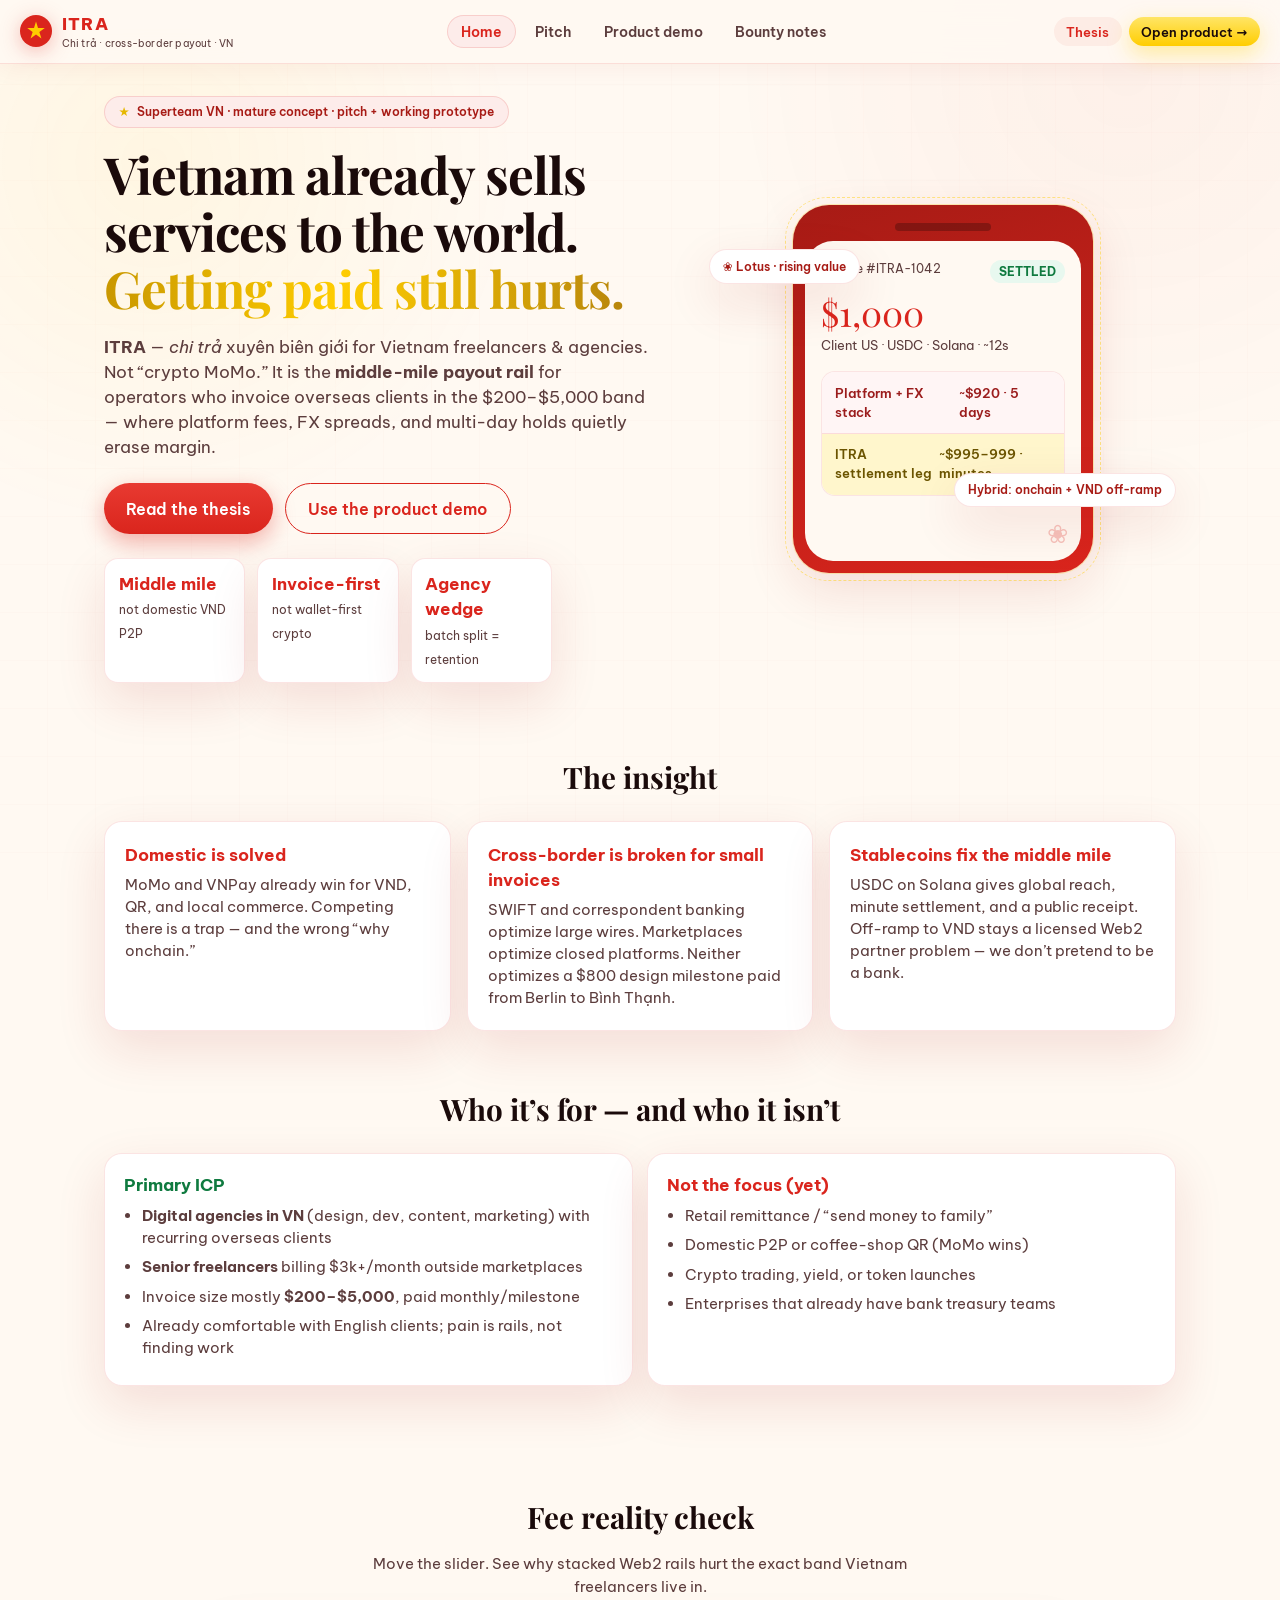
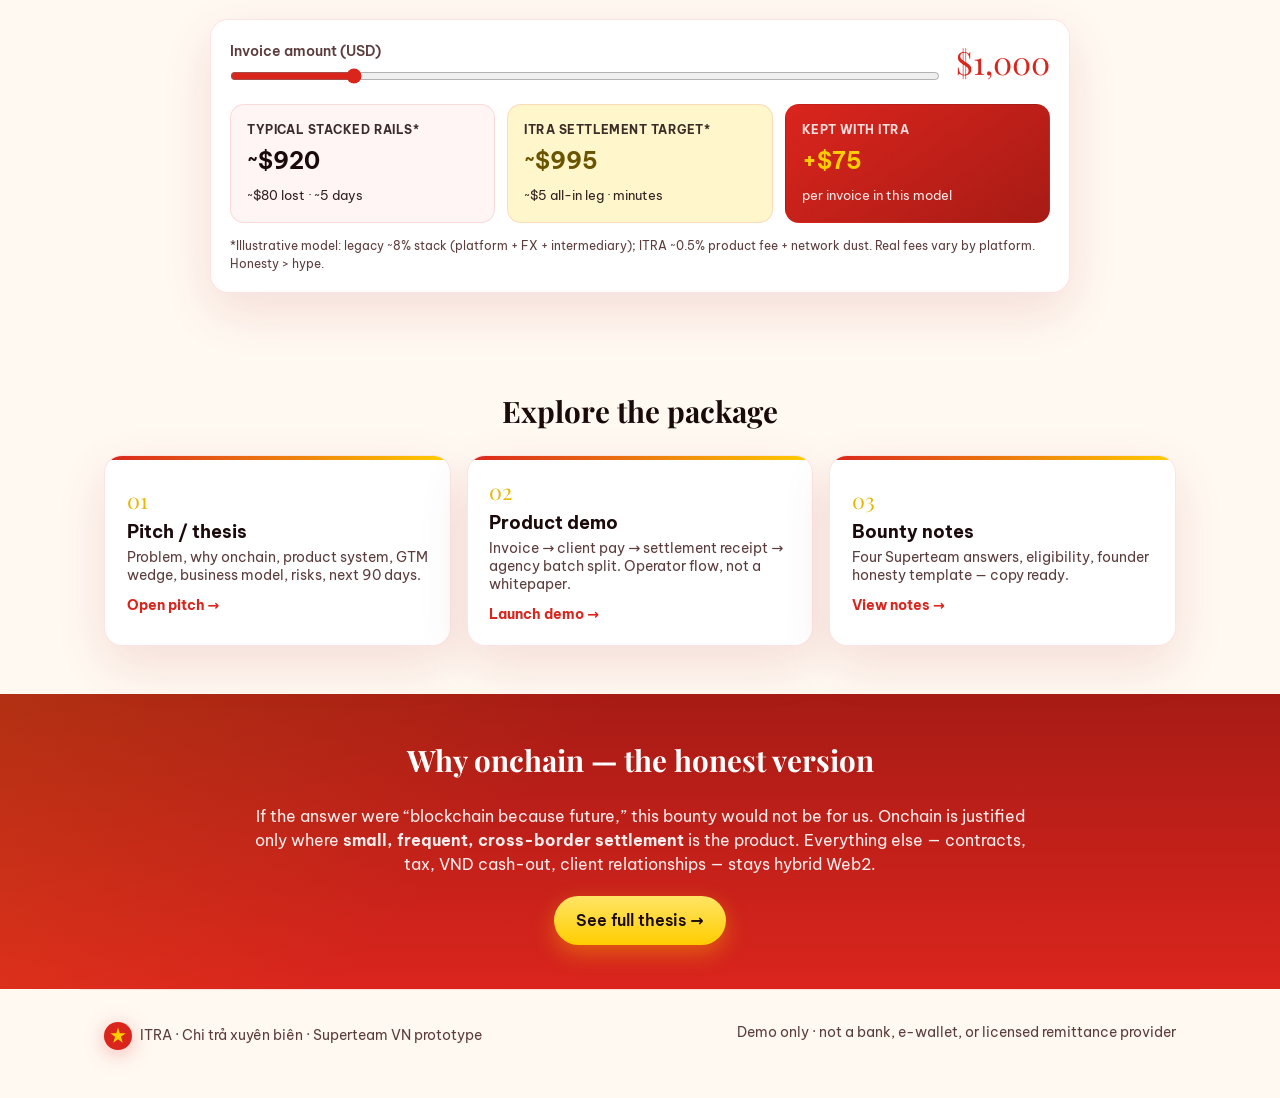
==== commit e5c7715d: "Rebrand product from SEN to ITRA (chi tra) Rename brand across pitch, demo, and bounty notes. ITRA p" ====
--- a/index.html
+++ b/index.html
@@ -1,10 +1,10 @@
-<!DOCTYPE html>
+﻿<!DOCTYPE html>
 <html lang="en">
 <head>
   <meta charset="UTF-8" />
   <meta name="viewport" content="width=device-width, initial-scale=1" />
-  <title>SEN — Settlement for Vietnam’s services exports</title>
-  <meta name="description" content="SEN is the middle-mile settlement rail for Vietnam freelancers and agencies paid from overseas — USDC on Solana, hybrid with MoMo/VNPay for domestic VND." />
+  <title>ITRA — Chi trả xuyên biên giới · Vietnam services export</title>
+  <meta name="description" content="ITRA (chi trả): middle-mile cross-border payout for Vietnam freelancers and agencies — USDC on Solana, hybrid with MoMo/VNPay for domestic VND." />
   <base href="./" />
   <link rel="preconnect" href="https://fonts.googleapis.com" />
   <link rel="preconnect" href="https://fonts.gstatic.com" crossorigin />
@@ -23,8 +23,8 @@
         </svg>
       </span>
       <div>
-        <div class="brand-name">SEN</div>
-        <div class="brand-tagline">Services export settlement · VN</div>
+        <div class="brand-name">ITRA</div>
+        <div class="brand-tagline">Chi trả · cross-border payout · VN</div>
       </div>
     </div>
 
@@ -54,8 +54,8 @@
           <span class="gold-text">Getting paid still hurts.</span>
         </h1>
         <p class="lede">
-          <strong>SEN</strong> (Settlement for Exporting Networks) is not “crypto MoMo.”
-          It is the <strong>middle-mile rail</strong> for freelancers and agencies who invoice
+          <strong>ITRA</strong> — <em>chi trả</em> xuyên biên giới for Vietnam freelancers &amp; agencies.
+          Not “crypto MoMo.” It is the <strong>middle-mile payout rail</strong> for operators who invoice
           overseas clients in the $200–$5,000 band — where platform fees, FX spreads, and
           multi-day holds quietly erase margin.
         </p>
@@ -75,14 +75,14 @@
           <div class="phone-notch"></div>
           <div class="phone-screen">
             <div class="mini-header">
-              <span>Invoice #SEN-1042</span>
+              <span>Invoice #ITRA-1042</span>
               <span class="badge badge-paid">SETTLED</span>
             </div>
             <div class="mini-amount">$1,000</div>
             <div class="mini-sub">Client US · USDC · Solana · ~12s</div>
             <div class="compare-card">
               <div class="cmp-row bad"><span>Platform + FX stack</span><span>~$920 · 5 days</span></div>
-              <div class="cmp-row good"><span>SEN settlement leg</span><span>~$995–999 · minutes</span></div>
+              <div class="cmp-row good"><span>ITRA settlement leg</span><span>~$995–999 · minutes</span></div>
             </div>
             <div class="lotus-deco" aria-hidden="true">❀</div>
           </div>
@@ -150,18 +150,18 @@
             <strong id="fee-legacy-net">~$920</strong>
             <span id="fee-legacy-detail">~$80 lost · ~5 days</span>
           </div>
-          <div class="calc-col sen">
-            <span class="calc-tag">SEN settlement target*</span>
-            <strong id="fee-sen-net">~$995</strong>
-            <span id="fee-sen-detail">~$5 all-in leg · minutes</span>
+          <div class="calc-col itra">
+            <span class="calc-tag">ITRA settlement target*</span>
+            <strong id="fee-itra-net">~$995</strong>
+            <span id="fee-itra-detail">~$5 all-in leg · minutes</span>
           </div>
           <div class="calc-col save">
-            <span class="calc-tag">Kept with SEN</span>
+            <span class="calc-tag">Kept with ITRA</span>
             <strong id="fee-saved">+$75</strong>
             <span>per invoice in this model</span>
           </div>
         </div>
-        <p class="calc-note">*Illustrative model: legacy ~8% stack (platform + FX + intermediary); SEN ~0.5% product fee + network dust. Real fees vary by platform. Honesty &gt; hype.</p>
+        <p class="calc-note">*Illustrative model: legacy ~8% stack (platform + FX + intermediary); ITRA ~0.5% product fee + network dust. Real fees vary by platform. Honesty &gt; hype.</p>
       </div>
     </section>
 
@@ -209,7 +209,7 @@
             <polygon points="20,8 22.5,16.2 31,16.2 24.2,21.2 26.8,29.5 20,24.5 13.2,29.5 15.8,21.2 9,16.2 17.5,16.2" fill="#FFCD00"/>
           </svg>
         </span>
-        <span>SEN · Vietnam services export settlement · Superteam bounty prototype</span>
+        <span>ITRA · Chi trả xuyên biên · Superteam VN prototype</span>
       </div>
       <p>Demo only · not a bank, e-wallet, or licensed remittance provider</p>
     </footer>
@@ -221,7 +221,7 @@
       <div class="pitch-toolbar">
         <div class="pitch-title">
           <span class="eyebrow">Pitch · 4 slides · maps to 2-page bounty deck</span>
-          <strong>SEN thesis for Superteam Vietnam</strong>
+          <strong>ITRA (chi trả) · Superteam Vietnam</strong>
         </div>
         <div class="pitch-controls">
           <button type="button" class="btn btn-ghost btn-sm" id="pitch-prev">← Prev</button>
@@ -237,7 +237,7 @@
           <div class="ps-rail" aria-hidden="true"></div>
           <header class="ps-top">
             <span class="ps-star">★</span>
-            <span class="ps-brand">SEN</span>
+            <span class="ps-brand">ITRA</span>
             <span class="ps-meta">01 · Business today &amp; why onchain</span>
           </header>
           <h2 class="ps-headline">The business today is services export. The product is settlement.</h2>
@@ -263,7 +263,7 @@
           <div class="ps-metrics">
             <div><span>Pain band</span><strong>$200–$5,000 invoices</strong></div>
             <div><span>Legacy model</span><strong>~5–10% stack · days</strong></div>
-            <div><span>SEN settle leg</span><strong>target &lt;1% · minutes</strong></div>
+            <div><span>ITRA settle leg</span><strong>target &lt;1% · minutes</strong></div>
             <div><span>Asset</span><strong>USDC — no new token</strong></div>
           </div>
           <footer class="ps-foot">Slide 1 / 4 · Superteam pages 1 covers this block</footer>
@@ -274,7 +274,7 @@
           <div class="ps-rail" aria-hidden="true"></div>
           <header class="ps-top">
             <span class="ps-star">★</span>
-            <span class="ps-brand">SEN</span>
+            <span class="ps-brand">ITRA</span>
             <span class="ps-meta">02 · How it works in practice</span>
           </header>
           <h2 class="ps-headline sm">Invoice-first product. Onchain is the settlement engine, not the UI religion.</h2>
@@ -311,7 +311,7 @@
           <div class="ps-rail" aria-hidden="true"></div>
           <header class="ps-top">
             <span class="ps-star">★</span>
-            <span class="ps-brand">SEN</span>
+            <span class="ps-brand">ITRA</span>
             <span class="ps-meta">03 · Wedge, model, fundability</span>
           </header>
           <h2 class="ps-headline sm">Start with agencies. They feel the pain monthly — and bring volume.</h2>
@@ -347,7 +347,7 @@
           <div class="ps-rail" aria-hidden="true"></div>
           <header class="ps-top">
             <span class="ps-star">★</span>
-            <span class="ps-brand">SEN</span>
+            <span class="ps-brand">ITRA</span>
             <span class="ps-meta">04 · Vietnam fit · risks · what’s next</span>
           </header>
           <h2 class="ps-headline sm">Designed to fit a forming regulatory frame — not to outrun it.</h2>
@@ -379,7 +379,7 @@
             <p><strong>Days 46–90:</strong> closed beta; first off-ramp partner LOI; accounting export; measure $ settled &amp; fee saved.</p>
             <p><strong>Success metric:</strong> not TVL cosplay — <em>repeat invoices per agency per month</em> and NPS on payout pain.</p>
           </div>
-          <footer class="ps-foot bar">★ SEN · lotus mark · built for Vietnam operators exporting services · Slide 4 / 4</footer>
+          <footer class="ps-foot bar">★ ITRA · Chi trả xuyên biên giới · for Vietnam operators exporting services · Slide 4 / 4</footer>
         </article>
       </div>
     </div>
@@ -397,8 +397,8 @@
             </svg>
           </span>
           <div>
-            <div class="brand-name light">SEN</div>
-            <div class="brand-tag">Agency workspace · demo</div>
+            <div class="brand-name light">ITRA</div>
+            <div class="brand-tag">Chi trả workspace · demo</div>
           </div>
         </div>
         <nav class="side-nav">
@@ -432,16 +432,16 @@
           </div>
           <div class="card insight-strip">
             <strong>Operator note:</strong> Domestic team expenses still run on MoMo/VNPay.
-            SEN only handles <em>inbound overseas settlement</em> and team USDC splits.
+            ITRA only handles <em>inbound overseas settlement</em> and team USDC splits.
           </div>
           <div class="card">
             <div class="card-head"><h3>Recent invoices</h3><span class="badge">Prototype data</span></div>
             <table class="data-table">
               <thead><tr><th>ID</th><th>Client</th><th>Amount</th><th>Status</th><th></th></tr></thead>
               <tbody>
-                <tr><td>SEN-1042</td><td>Northwind Labs (US)</td><td>$1,000</td><td><span class="badge badge-paid">Settled</span></td><td><button type="button" class="linkish" data-panel="success">Receipt</button></td></tr>
-                <tr><td>SEN-1041</td><td>Orbit Studio (SG)</td><td>$650</td><td><span class="badge badge-open">Open</span></td><td><button type="button" class="linkish" data-panel="pay">Pay link</button></td></tr>
-                <tr><td>SEN-1040</td><td>Berlin Content Co.</td><td>$2,200</td><td><span class="badge badge-paid">Settled</span></td><td><button type="button" class="linkish" data-panel="success">Receipt</button></td></tr>
+                <tr><td>ITRA-1042</td><td>Northwind Labs (US)</td><td>$1,000</td><td><span class="badge badge-paid">Settled</span></td><td><button type="button" class="linkish" data-panel="success">Receipt</button></td></tr>
+                <tr><td>ITRA-1041</td><td>Orbit Studio (SG)</td><td>$650</td><td><span class="badge badge-open">Open</span></td><td><button type="button" class="linkish" data-panel="pay">Pay link</button></td></tr>
+                <tr><td>ITRA-1040</td><td>Berlin Content Co.</td><td>$2,200</td><td><span class="badge badge-paid">Settled</span></td><td><button type="button" class="linkish" data-panel="success">Receipt</button></td></tr>
               </tbody>
             </table>
           </div>
@@ -477,10 +477,10 @@
             <div class="card pay-summary">
               <div class="pay-brand">
                 <span class="lotus">❀</span>
-                <div><strong id="pay-merchant">SEN · Saigon Studio Co.</strong><p>Ho Chi Minh City · Vietnam · services export</p></div>
+                <div><strong id="pay-merchant">ITRA · Saigon Studio Co.</strong><p>Ho Chi Minh City · Vietnam · services export</p></div>
               </div>
               <div class="pay-amount" id="pay-amount">$1,000.00</div>
-              <p class="pay-meta" id="pay-meta">Invoice SEN-1042 · Brand site redesign — milestone 2</p>
+              <p class="pay-meta" id="pay-meta">Invoice ITRA-1042 · Brand site redesign — milestone 2</p>
               <ul class="pay-bullets">
                 <li>You pay in <strong>USDC</strong> (dollar-stable) on <strong>Solana</strong></li>
                 <li>Vendor receives a public settlement receipt</li>
@@ -494,7 +494,7 @@
                 <p>Solana Pay QR</p>
               </div>
               <label class="mono-label">Pay to (demo address)
-                <code class="addr" id="pay-addr">SenVNdemo1111111111111111111111111111Pay</code>
+                <code class="addr" id="pay-addr">ItraVNdemo1111111111111111111111111111Pay</code>
               </label>
               <div class="form-actions col">
                 <button type="button" class="btn btn-gold btn-lg" id="btn-sim-pay">Simulate client payment</button>
@@ -515,7 +515,7 @@
             <h3 id="success-title">1,000 USDC settled</h3>
             <p>Middle-mile complete. Receipt is portable proof for your books.</p>
             <div class="receipt-grid">
-              <div><span>Invoice</span><strong id="rc-id">SEN-1042</strong></div>
+              <div><span>Invoice</span><strong id="rc-id">ITRA-1042</strong></div>
               <div><span>From</span><strong id="rc-client">Northwind Labs</strong></div>
               <div><span>Network</span><strong>Solana</strong></div>
               <div><span>Asset</span><strong>USDC</strong></div>
@@ -531,7 +531,7 @@
           <div class="card note-card">
             <h4>Still hybrid on purpose</h4>
             <p>Hold USDC, pay other crypto invoices, or cash out via a licensed partner later.
-            SEN does not operate as MoMo — we don’t take VND deposits or promise yield.</p>
+            ITRA does not operate as MoMo — we don’t take VND deposits or promise yield.</p>
           </div>
         </div>
 
@@ -542,7 +542,7 @@
           <div class="card">
             <p class="batch-intro">
               One overseas invoice → many local contributors. Batch split is the wedge:
-              the agency owner uses SEN every cycle, not once.
+              the agency owner uses ITRA every cycle, not once.
             </p>
             <table class="data-table">
               <thead><tr><th>Member</th><th>Role</th><th>Wallet</th><th>Amount</th></tr></thead>
@@ -576,7 +576,7 @@
 
       <div class="card">
         <h3>One-liner</h3>
-        <p id="note-oneliner">SEN is the middle-mile settlement rail for Vietnam freelancers and agencies exporting services: clients pay USDC on Solana; teams settle in minutes with on-chain receipts — without replacing MoMo/VNPay for domestic VND.</p>
+        <p id="note-oneliner">ITRA (chi trả) is the middle-mile cross-border payout rail for Vietnam freelancers and agencies exporting services: clients pay USDC on Solana; teams settle in minutes with on-chain receipts — without replacing MoMo/VNPay for domestic VND.</p>
       </div>
 
       <div class="ps-grid-2">
--- a/styles.css
+++ b/styles.css
@@ -1,4 +1,4 @@
-/* SEN — all-in-one web: home + pitch + demo · Vietnam red/gold */
+/* ITRA — all-in-one web: home + pitch + demo · Vietnam red/gold · chi trả */
 :root {
   --red: #DA251D;
   --red-deep: #A71B15;
@@ -427,7 +427,7 @@
   background: var(--cream);
 }
 .calc-col.legacy { background: #fff5f5; }
-.calc-col.sen { background: var(--gold-soft); }
+.calc-col.itra { background: var(--gold-soft); }
 .calc-col.save {
   background: linear-gradient(145deg, var(--red), var(--red-deep));
   color: white;
@@ -447,7 +447,7 @@
   font-size: 1.45rem;
   margin-bottom: 0.2rem;
 }
-.calc-col.sen strong { color: #6b5400; }
+.calc-col.itra strong { color: #6b5400; }
 .calc-col.save strong { color: var(--gold); }
 .calc-col span:last-child { font-size: 0.8rem; opacity: 0.9; }
 .calc-note {
